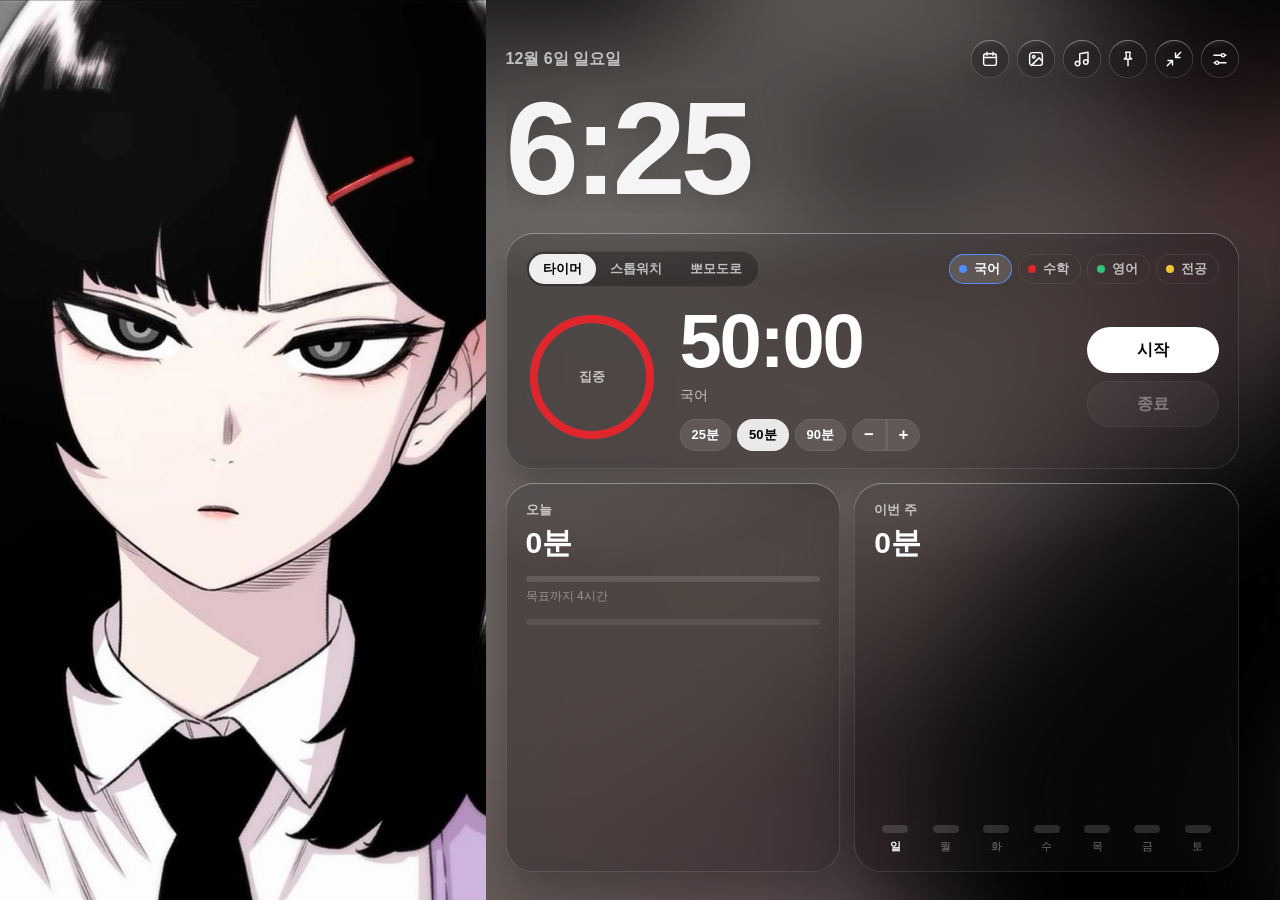
==== app/Resources/index.html @ e1a14f6f "v2.10: 설정에서 이번 주 막대 색 고르기(자동 + 기본 색 8개) Co-Authored-By: Claude Opus 5.5 <noreply@anthropic.com> Clau" ====
<!doctype html>
<html lang="ko">
<head>
<meta charset="utf-8">
<meta name="viewport" content="width=device-width, initial-scale=1">
<title>캐릭터 타이머</title>
<style>
  :root {
    --text: #ffffff;
    --dim: rgba(255, 255, 255, 0.68);
    --faint: rgba(255, 255, 255, 0.42);
    --line: rgba(255, 255, 255, 0.14);
    --glass: rgba(20, 20, 24, 0.36);
    --glass-hi: rgba(255, 255, 255, 0.10);
    --edge: rgba(255, 255, 255, 0.22);
    --pin: #e0262c;
    --tag: #f1c232;
    --font: -apple-system, BlinkMacSystemFont, "SF Pro Text", "Apple SD Gothic Neo", "Pretendard", "Malgun Gothic", sans-serif;
    --round: ui-rounded, "SF Pro Rounded", -apple-system, BlinkMacSystemFont, "Apple SD Gothic Neo", sans-serif;
    --art-w: clamp(320px, 38vw, 560px);
  }

  * { box-sizing: border-box; }
  html, body { margin: 0; height: 100%; }
  body {
    background: #000; color: var(--text);
    font-family: var(--font); font-size: 14px;
    overflow: hidden;
    -webkit-font-smoothing: antialiased;
    -webkit-user-select: none; user-select: none;
    cursor: default;
  }
  button { font: inherit; color: inherit; background: none; border: 0; padding: 0; cursor: pointer; }
  button:disabled { cursor: default; opacity: .38; }
  button:focus-visible, input:focus-visible, select:focus-visible { outline: 2px solid rgba(255,255,255,.9); outline-offset: 2px; }
  input, select { font: inherit; color: inherit; -webkit-user-select: text; user-select: text; }
  .num { font-variant-numeric: tabular-nums; }
  img { -webkit-user-drag: none; user-drag: none; }

  /* ───────── 배경 ───────── */
  .app { position: relative; height: 100vh; display: grid; grid-template-columns: var(--art-w) 1fr; }
  /* 흐린 배경은 창보다 크게 그리지만, 이 틀 밖으로는 절대 안 나가게(화면이 밀리는 원인이었어요) */
  .bg-clip { position: absolute; inset: 0; overflow: hidden; pointer-events: none; }
  .bg-blur, .bg-full, .bg-solid, .dim { position: absolute; inset: 0; pointer-events: none; }
  /* 배경 투명도: 오른쪽 배경 층들을 함께 투명하게 → Mac 앱에선 뒤의 바탕화면이 흐리게 비쳐요 */
  .bg-full, .bg-solid { opacity: var(--bg-alpha, 1); }
  .bg-solid { display: none; }
  .app.solid-bg .bg-solid { display: block; }
  html.native, html.native body { background: transparent; }
  .bg-blur {
    inset: -80px; background-size: cover; background-position: center;
    filter: blur(70px) saturate(1.4) brightness(.5); transform: scale(1.08); opacity: var(--bg-alpha, 1);
  }
  .bg-full { background-size: cover; background-position: center; display: none; }
  .app[data-layout="wide"] .bg-full { display: block; }
  .app[data-layout="wide"] .bg-full::after {
    content: ""; position: absolute; inset: 0;
    background: linear-gradient(to left, rgba(0,0,0,.55) 0%, rgba(0,0,0,.25) 45%, rgba(0,0,0,0) 70%);
  }
  .dim { background: #000; opacity: calc(var(--dim-amount, .15) * var(--bg-alpha, 1)); }
  .app.solid-bg .bg-blur { display: none; }
  .bg-colors { display: flex; flex-direction: column; gap: 12px; margin-top: 14px; }
  .bg-row { display: flex; align-items: center; gap: 8px; flex-wrap: wrap; }
  .bg-row > .hint:first-child { width: 92px; flex: none; }
  .bg-row .seg button { height: 28px; padding: 0 12px; }
  .bg-colors .swatch { width: 26px; height: 26px; }
  .bg-colors .swatch.bg-pick { width: 32px; height: 32px; }
  .swatch { width: 28px; height: 28px; border-radius: 50%; box-shadow: inset 0 0 0 1px rgba(255,255,255,.25); flex: none; position: relative; overflow: hidden; }
  .swatch[aria-pressed="true"] { box-shadow: 0 0 0 2px #fff; }
  .swatch.photo { background: linear-gradient(135deg, #8a6a5a, #3a3a52); }
  .swatch.custom { background: rgba(255,255,255,.12); display: grid; place-items: center; cursor: pointer; }
  .swatch.custom span svg { width: 12px; height: 12px; }
  .swatch.custom span { display: grid; place-items: center; pointer-events: none; }
  .swatch-wrap { position: relative; display: inline-flex; }
  .swatch-del { position: absolute; right: -5px; top: -5px; width: 16px; height: 16px; border-radius: 50%; background: rgba(0,0,0,.75); display: grid; place-items: center; opacity: 0; transition: opacity .15s; }
  .swatch-del svg { width: 7px; height: 7px; }
  .swatch-wrap:hover .swatch-del { opacity: 1; }
  .bar-swatches { display: flex; gap: 7px; flex-wrap: wrap; justify-content: flex-end; }
  .bar-swatches .swatch { width: 22px; height: 22px; }
  .swatch.auto { background: conic-gradient(#6c8cff, #34c27a, #f1c232, #ff8a3d, #ef4444, #9b6bff, #6c8cff); color: #fff; font-size: 10px; font-weight: 800; display: grid; place-items: center; text-shadow: 0 1px 2px rgba(0,0,0,.5); }
  .swatch.custom:disabled { opacity: .35; cursor: default; }
  .bg-pick.empty { background: conic-gradient(from 90deg, #ffd6e0, #fff1b8, #c8f2d8, #cfe8ff, #e5d9ff, #ffd6e0); }

  .art { position: relative; margin: 0; height: 100vh; overflow: hidden; }
  /* 사진과 오른쪽 화면을 깔끔하게 나눠요(흐리게 섞으면 밝은 사진에서 경계가 지저분해 보였어요) */
  .art img { width: 100%; height: 100%; object-fit: cover; display: block; }
  .app[data-layout="wide"] .art img { visibility: hidden; }
  /* 위치 맞추기: 사진을 끌어서 보이는 부분 정하기 */
  .app.adjusting .art { cursor: grab; }
  .app.adjusting .art.dragging { cursor: grabbing; }
  .app.adjusting .art::after { content: ""; position: absolute; inset: 10px; border-radius: 22px; box-shadow: inset 0 0 0 2px rgba(255,255,255,.75); pointer-events: none; }
  .adjust-bar {
    position: absolute; left: 50%; bottom: 28px; transform: translateX(-50%); z-index: 3;
    display: none; align-items: center; gap: 8px; padding: 8px 8px 8px 16px; border-radius: 999px; white-space: nowrap;
    background: rgba(20,20,24,.62); -webkit-backdrop-filter: blur(20px); backdrop-filter: blur(20px); box-shadow: inset 0 0 0 .5px rgba(255,255,255,.25);
    font-size: 13px; font-weight: 600; cursor: default;
  }
  .app.adjusting .adjust-bar { display: flex; animation: rise .25s ease; }
  .adjust-bar .done { background: #fff; color: #000; }

  /* ───────── 유리 ───────── */
  .glass {
    position: relative;
    background: var(--glass);
    -webkit-backdrop-filter: blur(28px) saturate(170%);
            backdrop-filter: blur(28px) saturate(170%);
    box-shadow:
      inset 0 1px 0 rgba(255,255,255,.28),
      inset 0 0 0 .5px var(--edge),
      0 18px 40px rgba(0,0,0,.28);
  }
  .glass::before {
    content: ""; position: absolute; inset: 0; border-radius: inherit; pointer-events: none;
    background: radial-gradient(140% 70% at 20% -20%, rgba(255,255,255,.16), rgba(255,255,255,0) 60%);
  }

  /* ───────── 오른쪽 본문 ───────── */
  .main {
    position: relative; z-index: 1;
    height: 100vh; overflow: hidden;
    padding: 40px clamp(24px, 3.2vw, 48px) 28px clamp(8px, 1.5vw, 24px);
    display: flex; flex-direction: column; gap: 14px;
    min-width: 0;
  }
  .top { display: flex; align-items: center; justify-content: space-between; gap: 12px; }
  .date { font-size: 16px; font-weight: 600; color: var(--dim); }
  .tools { display: flex; gap: 8px; }
  .tool {
    width: 38px; height: 38px; border-radius: 50%;
    display: grid; place-items: center;
    transition: background .2s;
  }
  .tool svg { width: 18px; height: 18px; position: relative; }
  .tool:hover { background: rgba(255,255,255,.08); }
  .tool[aria-pressed="true"] { background: rgba(255,255,255,.9); color: #000; }

  .clock {
    font-family: var(--round);
    font-size: clamp(64px, 15vh, 132px);
    font-weight: 700; line-height: .92; letter-spacing: -0.04em;
    color: rgba(255,255,255,.94);
    text-shadow: 0 2px 30px rgba(0,0,0,.25);
    margin: -4px 0 6px;
  }

  .card { border-radius: 28px; padding: 18px 20px; }

  /* 타이머 카드 */
  .timer { display: flex; flex-direction: column; gap: 16px; }
  .timer-head { display: flex; justify-content: space-between; align-items: center; gap: 12px; position: relative; }
  .timer-head .seg { flex: none; }

  .seg { display: inline-flex; padding: 3px; border-radius: 999px; background: rgba(0,0,0,.28); box-shadow: inset 0 0 0 .5px var(--line); }
  .seg button { height: 30px; padding: 0 14px; border-radius: 999px; font-size: 13px; font-weight: 600; color: var(--dim); transition: background .2s, color .2s; }
  .seg button[aria-selected="true"] { background: rgba(255,255,255,.92); color: #000; }

  /* 과목은 한 줄만. 넘치는 과목은 +N 버튼 → 펼친 목록에서 골라요 */
  .subjects { flex: 1; min-width: 0; display: flex; gap: 6px; flex-wrap: nowrap; justify-content: flex-start; overflow: hidden; }
  .subjects > :first-child { margin-left: auto; }   /* 오른쪽 정렬이되 넘칠 땐 오른쪽으로 넘쳐서 잴 수 있게 */
  .subjects .chip[hidden] { display: none; }
  .chip { flex: none; max-width: 150px; }
  .chip span { overflow: hidden; text-overflow: ellipsis; white-space: nowrap; }
  .chip.more { padding: 0 11px; color: var(--text); background: rgba(255,255,255,.1); }
  /* 과목 전체 목록: 맨 위 층(body 바로 아래)에 띄워서 다른 카드에 가려지지 않게 */
  .subj-menu {
    position: fixed; z-index: 25; width: 360px;
    display: flex; flex-wrap: wrap; gap: 6px; padding: 10px; border-radius: 20px; max-height: 220px; overflow-y: auto;
    background: rgba(24,24,28,.92); -webkit-backdrop-filter: blur(24px); backdrop-filter: blur(24px);
    box-shadow: 0 12px 40px rgba(0,0,0,.45), inset 0 0 0 .5px rgba(255,255,255,.2); animation: rise .18s ease;
  }
  .subj-menu[hidden] { display: none; }
  /* 색 고르기(피그마식): 채도·밝기 사각형 + 색상 막대 + HEX + 파스텔 · 최근 색 */
  .color-pop {
    position: fixed; z-index: 40; width: 244px; padding: 12px; border-radius: 14px;
    background: rgba(30,30,34,.97); -webkit-backdrop-filter: blur(28px); backdrop-filter: blur(28px); color: #f5f5f7;
    box-shadow: 0 14px 40px rgba(0,0,0,.5), inset 0 0 0 .5px rgba(255,255,255,.2); animation: rise .14s ease; user-select: none;
  }
  .color-pop[hidden] { display: none; }
  .pk-sv { position: relative; height: 150px; border-radius: 8px; cursor: crosshair; touch-action: none;
    background-image: linear-gradient(to top, #000, transparent), linear-gradient(to right, #fff, transparent); }
  .pk-hue { position: relative; height: 12px; margin-top: 12px; border-radius: 6px; cursor: pointer; touch-action: none;
    background: linear-gradient(to right, #f00, #ff0 17%, #0f0 33%, #0ff 50%, #00f 67%, #f0f 83%, #f00); }
  .pk-knob { position: absolute; width: 14px; height: 14px; margin: -7px 0 0 -7px; border-radius: 50%; pointer-events: none;
    box-shadow: 0 0 0 2px #fff, 0 0 0 3px rgba(0,0,0,.35), inset 0 0 0 1px rgba(0,0,0,.2); }
  .pk-hue .pk-knob { top: 50%; background: transparent; }
  .pk-row { display: flex; align-items: center; gap: 8px; margin-top: 12px; }
  .pk-prev { width: 26px; height: 26px; border-radius: 6px; flex: none; box-shadow: inset 0 0 0 1px rgba(255,255,255,.25); }
  .pk-hexbox { flex: 1; display: flex; align-items: center; height: 28px; padding: 0 8px; border-radius: 6px; background: rgba(255,255,255,.08);
    font: 500 12px ui-monospace, SFMono-Regular, Menlo, monospace; color: rgba(255,255,255,.5); }
  .pk-hexbox:focus-within { box-shadow: inset 0 0 0 1.5px #4f8cff; }
  .pk-hex { flex: 1; min-width: 0; background: none; border: 0; outline: 0; color: #fff; font: inherit; text-transform: uppercase; padding: 0 0 0 2px; }
  .pk-label { margin: 12px 0 6px; font-size: 11px; color: rgba(255,255,255,.55); }
  .pk-sw { display: grid; grid-template-columns: repeat(8, 1fr); gap: 6px; }
  .pk-sw button { aspect-ratio: 1; border-radius: 5px; padding: 0; box-shadow: inset 0 0 0 1px rgba(0,0,0,.12); transition: transform .1s; }
  .pk-sw button:hover { transform: scale(1.15); }
  .pk-saved { position: relative; display: flex; }
  .pk-saved button { width: 100%; }
  .pk-saved i { position: absolute; right: -4px; top: -4px; width: 13px; height: 13px; border-radius: 50%; background: rgba(0,0,0,.8); display: grid; place-items: center; opacity: 0; cursor: pointer; transition: opacity .12s; }
  .pk-saved i svg { width: 6px; height: 6px; color: #fff; }
  .pk-saved:hover i { opacity: 1; }
  .pk-sw .pk-add { aspect-ratio: 1; border-radius: 5px; padding: 0; display: grid; place-items: center; color: rgba(255,255,255,.8); box-shadow: inset 0 0 0 1.5px rgba(255,255,255,.3); }
  .pk-sw .pk-add svg { width: 11px; height: 11px; }
  .pk-sw .pk-add:hover { background: rgba(255,255,255,.1); }
  .pk-sw button[aria-pressed="true"] { box-shadow: 0 0 0 2px rgba(30,30,34,1), 0 0 0 3.5px #fff; }
  .swatch:not(.custom):hover { transform: scale(1.12); }
  .swatch { transition: transform .1s; }
  .swatch.custom input { position: absolute; inset: 0; opacity: 0; cursor: pointer; width: 100%; height: 100%; border: 0; padding: 0; }
  .subj-menu .chip { max-width: 100%; }
  .chip {
    height: 30px; padding: 0 12px 0 10px; border-radius: 999px;
    display: inline-flex; align-items: center; gap: 7px;
    font-size: 13px; font-weight: 600; color: var(--dim);
    box-shadow: inset 0 0 0 .5px var(--line);
    transition: background .2s, color .2s;
  }
  .chip i { width: 8px; height: 8px; border-radius: 50%; background: var(--c); }
  .chip[aria-pressed="true"] { background: rgba(255,255,255,.14); color: var(--text); box-shadow: inset 0 0 0 1px var(--c); }
  .chip:disabled { opacity: .3; }
  .chip:disabled[aria-pressed="true"] { opacity: 1; }

  .timer-body { display: grid; grid-template-columns: auto 1fr auto; gap: 22px; align-items: center; }
  .ring { position: relative; width: 132px; height: 132px; }
  .ring svg { width: 100%; height: 100%; transform: rotate(-90deg); }
  .ring .track { stroke: rgba(255,255,255,.12); }
  .ring .bar { stroke: var(--pin); stroke-linecap: round; transition: stroke-dashoffset .3s linear, stroke .3s; }
  .ring[data-phase="break"] .bar { stroke: rgba(255,255,255,.88); }
  .ring[data-phase="goal"] .bar { stroke: var(--tag); }
  .ring-label { position: absolute; inset: 0; display: grid; place-items: center; font-size: 13px; font-weight: 600; color: var(--dim); text-align: center; line-height: 1.3; }
  .ring.flash { animation: flash 1s ease 3; }
  @keyframes flash { 50% { transform: scale(1.06); filter: drop-shadow(0 0 18px rgba(224,38,44,.7)); } }

  .big { font-family: var(--round); font-size: clamp(48px, 8.5vh, 76px); font-weight: 600; line-height: 1; letter-spacing: -0.03em; }
  .status { margin-top: 8px; color: var(--dim); font-size: 14px; min-height: 20px; }
  .adjust { margin-top: 12px; display: flex; gap: 6px; align-items: center; flex-wrap: nowrap; min-height: 32px; white-space: nowrap; }
  .adjust > .soft { padding-left: 12px; padding-right: 12px; flex: none; }
  .adjust.locked { visibility: hidden; }
  /* −, + 는 항상 한 묶음으로 붙어 있게 */
  .adjust .stepper { display: inline-flex; gap: 0; flex: none; border-radius: 999px; overflow: hidden; }
  .adjust .stepper .soft { border-radius: 0; min-width: 34px; padding-left: 10px; padding-right: 10px; }
  .adjust .stepper .soft:first-child { border-radius: 999px 0 0 999px; }
  .adjust .stepper .soft:last-child { border-radius: 0 999px 999px 0; border-left: 1px solid rgba(255,255,255,.08); }
  .soft {
    height: 32px; min-width: 32px; padding: 0 12px; border-radius: 999px;
    font-size: 13px; font-weight: 600;
    background: rgba(255,255,255,.10); box-shadow: inset 0 0 0 .5px var(--line);
  }
  .soft[aria-pressed="true"] { background: rgba(255,255,255,.88); color: #000; }
  .soft:hover:not(:disabled):not([aria-pressed="true"]) { background: rgba(255,255,255,.16); }
  .hint { color: var(--faint); font-size: 13px; }
  .dots { display: inline-flex; gap: 6px; margin-right: 6px; }
  .dots i { width: 9px; height: 9px; border-radius: 50%; background: rgba(255,255,255,.18); }
  .dots i.on { background: var(--pin); }

  .actions { display: flex; flex-direction: column; gap: 8px; min-width: 132px; }
  .btn { height: 46px; border-radius: 23px; font-size: 16px; font-weight: 600; background: rgba(255,255,255,.12); box-shadow: inset 0 0 0 .5px var(--edge); transition: transform .12s, background .2s; }
  .btn:active:not(:disabled) { transform: scale(.97); }
  .btn.primary { background: #fff; color: #000; box-shadow: none; }
  .btn.primary.running { background: rgba(255,255,255,.82); }

  /* 통계 카드 */
  .stats { display: grid; grid-template-columns: 1fr 1.15fr; gap: 14px; flex: 1; min-height: 0; }
  .stats .card { display: flex; flex-direction: column; min-height: 0; }
  .card h3 { margin: 0; font-size: 13px; font-weight: 600; color: var(--dim); }
  .stat-val { font-family: var(--round); font-size: 30px; font-weight: 600; margin-top: 4px; letter-spacing: -0.01em; }
  .meter { height: 6px; border-radius: 3px; background: rgba(255,255,255,.12); margin-top: 12px; overflow: hidden; }
  .meter > i { display: block; height: 100%; background: var(--pin); border-radius: 3px; transition: width .4s; }
  .meter.met > i { background: var(--tag); }
  .meter-cap { margin-top: 6px; font-size: 12px; color: var(--faint); }
  .stack { display: flex; height: 6px; border-radius: 3px; overflow: hidden; margin-top: 14px; background: rgba(255,255,255,.08); }
  .stack i { height: 100%; }
  .legend { margin-top: 8px; display: flex; flex-wrap: wrap; gap: 4px 12px; font-size: 12px; color: var(--dim); }
  .legend span { display: inline-flex; align-items: center; gap: 5px; }
  .legend b { width: 7px; height: 7px; border-radius: 50%; }

  .week-head { display: flex; justify-content: space-between; align-items: baseline; }
  .streak { font-size: 12px; color: var(--dim); }
  /* 이번 주: 처음 모양 그대로, 막대는 모두 같은 색(배경 색에 맞춰 자동) */
  .bars { flex: 1; display: grid; grid-template-columns: repeat(7, 1fr); gap: 8px; align-items: end; margin-top: 10px; min-height: 60px; }
  .bar-col { display: flex; flex-direction: column; align-items: center; gap: 6px; height: 100%; justify-content: flex-end; }
  .bar-col .b { width: 100%; max-width: 26px; border-radius: 6px; min-height: 3px; transition: height .4s;
    background: var(--bar, #6c8cff); }
  .bar-col.empty .b { background: rgba(255,255,255,.14); }
  .bar-col span { font-size: 11px; color: var(--faint); }
  .bar-col.today span { color: var(--text); font-weight: 700; }

  /* ───────── 시트(달력·배경·설정) ───────── */
  .sheet-wrap { position: fixed; inset: 0; z-index: 10; display: grid; place-items: center; background: rgba(0,0,0,.35); }
  .sheet-wrap[hidden] { display: none; }
  .sheet {
    width: min(1000px, calc(100vw - 64px)); max-height: calc(100vh - 72px);
    border-radius: 32px; display: flex; flex-direction: column; overflow: hidden;
    background: rgba(22, 22, 26, .62);
    animation: rise .22s ease;
  }
  @keyframes rise { from { transform: translateY(10px) scale(.985); opacity: 0; } }
  .sheet-head { display: flex; align-items: center; justify-content: space-between; padding: 20px 22px 6px 26px; position: relative; }
  .sheet-head h2 { margin: 0; font-size: 20px; font-weight: 700; }
  .sheet-body { padding: 10px 26px 26px; overflow: auto; position: relative; }
  .close { width: 32px; height: 32px; border-radius: 50%; background: rgba(255,255,255,.1); display: grid; place-items: center; }
  .close svg { width: 14px; height: 14px; }

  /* 달력 */
  .cal { display: grid; grid-template-columns: 1.35fr 1fr; gap: 24px; }
  .cal-nav { display: flex; align-items: center; gap: 10px; margin-bottom: 12px; }
  .cal-nav h3 { margin: 0; font-size: 17px; font-weight: 700; min-width: 120px; }
  .cal-nav .soft { width: 32px; padding: 0; }
  .cal-nav .soft.text { width: auto; padding: 0 12px; }
  .month-sum { display: grid; grid-template-columns: repeat(4, 1fr); gap: 8px; margin-bottom: 14px; }
  .month-sum div { padding: 10px 12px; border-radius: 16px; background: rgba(255,255,255,.06); }
  .month-sum small { display: block; font-size: 11px; color: var(--faint); }
  .month-sum b { font-size: 15px; font-weight: 600; }
  .grid { display: grid; grid-template-columns: repeat(7, 1fr); gap: 5px; }
  .grid.wds { margin-bottom: 4px; }
  /* 달력 창은 주가 5줄이든 6줄이든 크기가 같아요. 넘치는 줄은 달력 안에서만 스크롤 */
  .sheet.cal-sheet { height: min(600px, calc(100vh - 72px)); }
  .sheet.cal-sheet .sheet-body { flex: 1; min-height: 0; overflow: hidden; display: flex; }
  .cal-sheet .cal { flex: 1; min-height: 0; }
  .cal-sheet .cal > div:first-child { display: flex; flex-direction: column; min-height: 0; }
  .cal-sheet .grid-scroll { flex: 1; min-height: 0; overflow-y: auto; overscroll-behavior: contain; border-radius: 12px; }
  .cal-sheet .day { aspect-ratio: auto; height: 62px; }
  .cal-sheet .detail { min-height: 0; overflow-y: auto; }
  .grid .wd { text-align: center; font-size: 11px; color: var(--faint); padding-bottom: 4px; }
  .grid .wd:first-child { color: rgba(255,120,120,.7); }
  .day {
    position: relative; aspect-ratio: 1 / .86; border-radius: 12px; padding: 6px 7px;
    display: flex; flex-direction: column; justify-content: space-between; align-items: flex-start;
    background: rgba(224, 38, 44, var(--heat, 0)); box-shadow: inset 0 0 0 .5px rgba(255,255,255,.06);
    text-align: left;
  }
  .day.empty { background: rgba(255,255,255,.03); }
  .day.out { opacity: .28; }
  .day .d { font-size: 12px; font-weight: 600; }
  .day .t { font-size: 11px; color: rgba(255,255,255,.85); }
  .day.today .d { background: #fff; color: #000; border-radius: 999px; padding: 0 6px; margin-left: -3px; }
  .day.sel { box-shadow: inset 0 0 0 2px #fff; }
  .day.met::after { content: ""; position: absolute; top: 8px; right: 8px; width: 6px; height: 6px; border-radius: 50%; background: var(--tag); }

  .detail { display: flex; flex-direction: column; gap: 12px; min-width: 0; }
  .detail h3 { margin: 0; font-size: 17px; font-weight: 700; }
  .detail .total { font-family: var(--round); font-size: 34px; font-weight: 600; }
  .list { display: flex; flex-direction: column; gap: 4px; max-height: 300px; overflow: auto; }
  .row {
    display: grid; grid-template-columns: 104px 1fr auto 28px; gap: 10px; align-items: center;
    padding: 8px 10px; border-radius: 12px; background: rgba(255,255,255,.05); font-size: 13px;
  }
  .row .sub { display: inline-flex; align-items: center; gap: 6px; min-width: 0; overflow: hidden; white-space: nowrap; text-overflow: ellipsis; }
  .row .sub i { width: 7px; height: 7px; border-radius: 50%; flex: none; }
  .row .x { width: 26px; height: 26px; border-radius: 50%; display: grid; place-items: center; color: var(--faint); }
  .row .x:hover { background: rgba(255,255,255,.1); color: #fff; }
  .row.confirm { grid-template-columns: 1fr auto auto; background: rgba(224,38,44,.18); }
  .danger { color: #ff6b6b; }
  .empty-note { color: var(--faint); font-size: 13px; padding: 10px 0; }
  .add { display: grid; grid-template-columns: 1fr 92px 78px auto; gap: 6px; align-items: center; padding-top: 10px; border-top: .5px solid var(--line); }
  .field {
    height: 34px; border-radius: 10px; border: 0; padding: 0 10px;
    background: rgba(255,255,255,.09); box-shadow: inset 0 0 0 .5px var(--line);
    min-width: 0;
  }
  select.field { -webkit-appearance: none; appearance: none; padding-right: 22px;
    background-image: linear-gradient(45deg, transparent 50%, #fff 50%), linear-gradient(135deg, #fff 50%, transparent 50%);
    background-position: calc(100% - 13px) 15px, calc(100% - 9px) 15px; background-size: 4px 4px; background-repeat: no-repeat; }
  select.field option { color: #000; }
  .unit { display: flex; align-items: center; gap: 4px; }
  .unit .field { width: 100%; text-align: right; }

  /* 배경 */
  .walls { display: grid; grid-template-columns: repeat(auto-fill, minmax(150px, 1fr)); gap: 12px; }
  .wall { position: relative; aspect-ratio: 16 / 10; border-radius: 16px; overflow: hidden; background: rgba(255,255,255,.06) center / cover no-repeat; box-shadow: inset 0 0 0 .5px var(--line); }
  .wall.sel { box-shadow: 0 0 0 3px #fff; }
  .wall .del { position: absolute; top: 6px; right: 6px; width: 26px; height: 26px; border-radius: 50%; background: rgba(0,0,0,.55); display: grid; place-items: center; }
  .wall .del svg { width: 11px; height: 11px; }
  .wall.add-tile { display: grid; place-items: center; color: var(--dim); font-weight: 600; border: 1.5px dashed rgba(255,255,255,.28); box-shadow: none; }
  .wall.add-tile span { display: grid; justify-items: center; gap: 6px; }
  .wall.add-tile svg { width: 22px; height: 22px; }
  .slider-row { display: flex; align-items: center; gap: 14px; margin-top: 18px; }
  input[type=range] { flex: 1; accent-color: #fff; }

  /* 설정 */
  .settings { display: grid; grid-template-columns: 1fr 1fr; gap: 18px 28px; }
  .group h3 { margin: 0 0 8px; font-size: 13px; color: var(--dim); font-weight: 600; }
  .set-row { display: flex; align-items: center; justify-content: space-between; gap: 10px; padding: 10px 14px; border-radius: 14px; background: rgba(255,255,255,.05); margin-bottom: 6px; }
  .stepper { display: inline-flex; align-items: center; gap: 8px; }
  .stepper b { min-width: 74px; text-align: center; font-weight: 600; }
  .stepper .soft { width: 32px; padding: 0; font-size: 17px; }
  .switch { width: 46px; height: 28px; border-radius: 14px; background: rgba(255,255,255,.18); position: relative; transition: background .2s; }
  .switch::after { content: ""; position: absolute; top: 3px; left: 3px; width: 22px; height: 22px; border-radius: 50%; background: #fff; transition: transform .2s; box-shadow: 0 1px 3px rgba(0,0,0,.3); }
  .switch[aria-checked="true"] { background: #34c27a; }
  .switch[aria-checked="true"]::after { transform: translateX(18px); }
  .subj-row { display: grid; grid-template-columns: 28px 1fr 28px; gap: 8px; align-items: center; margin-bottom: 6px; }
  .subj-color { position: relative; width: 22px; height: 22px; border-radius: 50%; background: var(--c); box-shadow: inset 0 0 0 2px rgba(0,0,0,.25), 0 0 0 1px rgba(255,255,255,.18); cursor: pointer; justify-self: center; transition: transform .12s; }
  .subj-color:hover { transform: scale(1.12); }
  .subj-add { display: grid; grid-template-columns: 1fr auto; gap: 8px; margin-top: 4px; }
  .snd-pick { display: inline-flex; gap: 6px; align-items: center; }
  .snd-pick select.field { width: 190px; }
  .play { width: 32px; height: 32px; padding: 0; display: grid; place-items: center; }
  .play svg { width: 12px; height: 12px; }
  .play[aria-pressed="true"] { background: var(--pin); color: #fff; }
  .songs { display: flex; flex-direction: column; gap: 6px; margin-bottom: 8px; }
  .song { display: grid; grid-template-columns: 1fr auto auto 28px; gap: 8px; align-items: center; padding: 8px 10px 8px 14px; border-radius: 14px; background: rgba(255,255,255,.05); }
  .song .name { min-width: 0; overflow: hidden; white-space: nowrap; text-overflow: ellipsis; font-weight: 600; }
  .song .name small { display: block; font-weight: 400; color: var(--faint); font-size: 11px; margin-top: 2px; }
  .song .stepper b { min-width: 52px; font-size: 13px; }
  .song .stepper .soft { width: 28px; height: 28px; min-width: 28px; font-size: 15px; }
  .range-row input[type=range] { width: 170px; flex: none; }

  /* 알람 목록 */
  .alarm-top { display: flex; align-items: center; gap: 14px; flex-wrap: wrap; margin-bottom: 14px; }
  .alarm-top .hint { margin: 0; }
  .alarm-add { display: grid; grid-template-columns: 1.6fr 1fr 84px auto auto; gap: 8px; align-items: center; }
  .alarm-add .field { height: 38px; }
  .alarm-add { margin-bottom: 12px; }
  .search { width: 100%; height: 38px; margin-bottom: 10px; padding-left: 36px !important;
    background-image: url("data:image/svg+xml,%3Csvg xmlns='http://www.w3.org/2000/svg' viewBox='0 0 24 24' fill='none' stroke='white' stroke-opacity='.5' stroke-width='2' stroke-linecap='round'%3E%3Ccircle cx='11' cy='11' r='7'/%3E%3Cpath d='M20 20l-4-4'/%3E%3C/svg%3E");
    background-repeat: no-repeat; background-position: 12px center; background-size: 16px; }
  .alarm-list { display: flex; flex-direction: column; gap: 6px; }
  .alarm { display: grid; grid-template-columns: 26px 72px 1fr auto auto auto 28px; gap: 12px; align-items: center; padding: 8px 10px; border-radius: 16px; background: rgba(255,255,255,.05); }
  .alarm.single { grid-template-columns: 72px 1fr auto auto auto 28px; }
  .alarm.picked { box-shadow: inset 0 0 0 1.5px var(--pin); background: rgba(224,38,44,.10); }
  .alarm .thumb { width: 72px; height: 40px; border-radius: 8px; object-fit: cover; background: rgba(255,255,255,.08); display: grid; place-items: center; color: var(--dim); }
  .alarm .thumb svg { width: 18px; height: 18px; }
  .alarm .meta { min-width: 0; }
  .alarm .meta input { width: 100%; height: 28px; border: 0; background: transparent; padding: 0 4px; margin-left: -4px; border-radius: 6px; font-weight: 600; font-size: 14px; }
  .alarm .meta input:focus { background: rgba(255,255,255,.1); outline: none; }
  .alarm .meta small { display: block; color: var(--faint); font-size: 11px; margin-top: 1px; padding-left: 0; }
  .alarm .stepper b { min-width: 48px; font-size: 13px; }
  .alarm .stepper .soft { width: 28px; height: 28px; min-width: 28px; font-size: 15px; }
  .alarm { grid-template-columns: 26px 72px 1fr auto auto auto 28px; }
  .chip-time { min-width: 64px; font-variant-numeric: tabular-nums; }
  .chip-time[aria-pressed="true"] { background: #fff; color: #000; }
  .editor {
    display: grid; grid-template-columns: auto 1fr auto auto auto auto; gap: 10px; align-items: center;
    margin: -2px 0 4px; padding: 12px 14px; border-radius: 16px; background: rgba(255,255,255,.08);
    animation: rise .18s ease;
  }
  .play.big { width: 40px; height: 40px; border-radius: 50%; }
  .play.big svg { width: 14px; height: 14px; }
  .etime { font-size: 12px; color: var(--dim); min-width: 84px; text-align: right; }
  .btn.sm { height: 34px; padding: 0 14px; font-size: 13px; border-radius: 17px; }
  .check { width: 22px; height: 22px; accent-color: var(--pin); cursor: pointer; }

  /* ───────── 알람 창 ───────── */
  .sheet-head { gap: 12px; }
  .sheet-extra { margin-left: auto; }
  .sheet-extra:empty { display: none; }
  .paste {
    display: flex; align-items: center; gap: 8px;
    height: 52px; padding: 0 8px 0 16px; border-radius: 26px;
    background: rgba(255,255,255,.07); box-shadow: inset 0 0 0 .5px var(--line);
    transition: box-shadow .2s, background .2s;
  }
  .paste:focus-within { background: rgba(255,255,255,.1); box-shadow: inset 0 0 0 1px rgba(255,255,255,.45); }
  .paste-ic { width: 18px; height: 18px; color: var(--faint); flex: none; }
  .paste-ic svg { width: 100%; height: 100%; }
  .paste input { flex: 1; min-width: 0; height: 100%; border: 0; background: transparent; font-size: 15px; outline: none; }
  .paste input::placeholder { color: var(--faint); }
  .paste .soft { height: 36px; padding: 0 16px; }
  .paste-sep { width: 1px; height: 22px; background: var(--line); }
  .tiles-head { display: flex; align-items: center; gap: 12px; justify-content: space-between; margin: 18px 2px 10px; min-height: 20px; }
  .tiles-head .search { width: 220px; margin: 0; height: 34px; }
  .tiles-head .vol { display: inline-flex; align-items: center; gap: 8px; margin-left: auto; color: var(--dim); }
  .tiles-head .vol svg { width: 16px; height: 16px; }
  .tiles-head .vol input { width: 140px; accent-color: #fff; }
  .tiles { display: grid; grid-template-columns: repeat(auto-fill, minmax(168px, 1fr)); gap: 14px; }
  #musicList { grid-template-columns: repeat(3, 1fr); }
  #musicList .thumb { aspect-ratio: 5 / 2; }
  .tiles.small { grid-template-columns: repeat(auto-fill, minmax(118px, 1fr)); gap: 10px; }
  .tiles.small .thumb { aspect-ratio: 2 / 1; }
  .tiles.small .t-title { font-size: 13px; }
  .song-results { display: grid; gap: 6px; margin-top: 10px; max-height: 300px; overflow: auto; }
  .song-results:empty { display: none; }
  .song-msg, .song-credit { padding: 8px 4px; font-size: 12px; }
  .song-row { display: grid; grid-template-columns: 48px 1fr auto; gap: 12px; align-items: center; padding: 6px 8px 6px 6px; border-radius: 14px; background: rgba(255,255,255,.04); }
  .song-row.on { background: rgba(224,38,44,.14); }
  .song-art { position: relative; width: 48px; height: 48px; border-radius: 10px; overflow: hidden; background: rgba(255,255,255,.08); }
  .song-art img { width: 100%; height: 100%; object-fit: cover; display: block; }
  .song-art span { position: absolute; inset: 0; display: grid; place-items: center; background: rgba(0,0,0,.35); opacity: 0; transition: opacity .15s; }
  .song-art span svg { width: 14px; height: 14px; }
  .song-row:hover .song-art span, .song-row.on .song-art span { opacity: 1; }
  .song-text { min-width: 0; }
  .song-title { font-size: 14px; font-weight: 600; white-space: nowrap; overflow: hidden; text-overflow: ellipsis; }
  .song-text .hint { font-size: 12px; white-space: nowrap; overflow: hidden; text-overflow: ellipsis; }
  .snd-group { margin: 18px 4px 10px; font-size: 12px; font-weight: 700; letter-spacing: .02em; color: var(--dim); }
  .tiles-head + .snd-group { margin-top: 4px; }
  .tile {
    position: relative; padding: 8px 8px 12px; border-radius: 20px; cursor: pointer;
    background: rgba(255,255,255,.04);
    transition: background .2s, transform .15s, box-shadow .2s;
    outline: none;
  }
  .tile:hover { background: rgba(255,255,255,.08); }
  .tile:active { transform: scale(.985); }
  .tile:focus-visible { box-shadow: 0 0 0 2px rgba(255,255,255,.8); }
  .tile.sel { background: rgba(224,38,44,.12); box-shadow: inset 0 0 0 1.5px var(--pin); }
  .thumb { position: relative; aspect-ratio: 16 / 9; border-radius: 13px; overflow: hidden; background: rgba(255,255,255,.06); }
  .thumb img { width: 100%; height: 100%; object-fit: cover; display: block; }
  .art-ph {
    position: absolute; inset: 0; display: grid; place-items: center; color: rgba(255,255,255,.85);
    background: linear-gradient(135deg, hsl(var(--h, 0) 55% 42%), hsl(calc(var(--h, 0) + 40) 60% 22%));
  }
  .art-ph.sys { background: linear-gradient(135deg, #3a3a42, #1d1d22); }
  .art-ph svg { width: 26px; height: 26px; }
  .t-play, .t-del, .t-check { position: absolute; display: grid; place-items: center; border-radius: 50%; transition: opacity .18s, transform .18s; }
  .t-play {
    left: 50%; top: 50%; width: 42px; height: 42px; margin: -21px 0 0 -21px;
    background: rgba(0,0,0,.45); -webkit-backdrop-filter: blur(12px); backdrop-filter: blur(12px);
    box-shadow: inset 0 0 0 .5px rgba(255,255,255,.35); opacity: 0; transform: scale(.9);
  }
  .t-play svg { width: 14px; height: 14px; }
  .t-del { right: 6px; top: 6px; width: 24px; height: 24px; background: rgba(0,0,0,.55); opacity: 0; }
  .t-del svg { width: 10px; height: 10px; }
  .tile:hover .t-play, .tile.on .t-play, .t-play:focus-visible { opacity: 1; transform: scale(1); }
  .tile:hover .t-del, .t-del:focus-visible { opacity: 1; }
  .tile.on .t-play { background: var(--pin); box-shadow: none; }
  .t-check { left: 6px; top: 6px; width: 22px; height: 22px; background: var(--pin); color: #fff; opacity: 0; transform: scale(.6); }
  .t-check svg { width: 12px; height: 12px; }
  .tile.sel .t-check { opacity: 1; transform: scale(1); }
  .t-title { margin: 10px 4px 0; font-size: 13px; font-weight: 600; line-height: 1.35; display: -webkit-box; -webkit-line-clamp: 2; -webkit-box-orient: vertical; overflow: hidden; min-height: 2.7em; }
  .t-rename { width: 100%; font: inherit; border: 0; border-radius: 6px; padding: 2px 4px; background: rgba(255,255,255,.14); color: #fff; outline: none; }
  .t-meta { margin: 4px 4px 0; font-size: 11px; color: var(--faint); }

  /* ───────── 검정 글씨 모드 (밝은 배경색용) — 시트·알림 창은 원래대로 ───────── */
  .app.ink-dark .main, .app.ink-dark .mini {
    --text: #111114; --dim: rgba(0,0,0,.62); --faint: rgba(0,0,0,.44); --line: rgba(0,0,0,.12);
    --glass: rgba(255,255,255,.42); --edge: rgba(0,0,0,.10);
    color: var(--text);
  }
  .app.ink-dark .clock { color: rgba(0,0,0,.86); }
  .app.ink-dark .glass { box-shadow: inset 0 1px 0 rgba(255,255,255,.7), inset 0 0 0 .5px var(--edge), 0 14px 34px rgba(0,0,0,.12); }
  .app.ink-dark .seg { background: rgba(0,0,0,.07); }
  .app.ink-dark .soft, .app.ink-dark .chip.more, .app.ink-dark .btn { background: rgba(0,0,0,.06); }
  .app.ink-dark .tool:hover, .app.ink-dark .soft:hover:not(:disabled):not([aria-pressed="true"]) { background: rgba(0,0,0,.1); }
  .app.ink-dark .tool[aria-pressed="true"], .app.ink-dark .seg button[aria-selected="true"],
  .app.ink-dark .soft[aria-pressed="true"], .app.ink-dark .btn.primary, .app.ink-dark .mini-go { background: #111114; color: #fff; }
  .app.ink-dark .btn.primary.running { background: rgba(17,17,20,.82); }
  .app.ink-dark .chip[aria-pressed="true"] { background: rgba(255,255,255,.62); }
  .app.ink-dark .adjust .stepper .soft:last-child { border-left-color: rgba(0,0,0,.08); }
  .app.ink-dark .ring .track { stroke: rgba(0,0,0,.12); }
  .app.ink-dark .ring[data-phase="break"] .bar { stroke: rgba(0,0,0,.72); }
  .app.ink-dark .dots i, .app.ink-dark .meter, .app.ink-dark .mini-bar { background: rgba(0,0,0,.12); }
  .app.ink-dark .stack { background: rgba(0,0,0,.08); }
  .app.ink-dark .bar-col.empty .b { background: rgba(0,0,0,.12); }
  .app.ink-dark .mini-bar.break i { background: rgba(0,0,0,.7); }

  /* ───────── 간소화 ───────── */
  .mini { display: none; }
  /* 간소화 창도 큰 창과 같은 배경(사진 흐림 또는 고른 색 · 밝기 · 투명도)을 그대로 써요 */
  .app.compact > :not(.mini):not(.toast):not(.alert):not(.bg-clip):not(.bg-solid):not(.dim) { display: none !important; }
  .app.compact { grid-template-columns: 1fr; }
  .app.compact .mini {
    display: grid; grid-template-columns: auto 1fr; height: 100vh; width: 100vw; position: relative; z-index: 1;
    animation: miniIn .45s cubic-bezier(.16,.84,.24,1);
  }
  @keyframes miniIn { from { opacity: 0; transform: scale(1.03); } }
  .mini-art { height: 100vh; aspect-ratio: 1 / 1; overflow: hidden; }
  .mini-art img { width: 100%; height: 100%; object-fit: cover; display: block; transform: translateZ(0); }   /* 큰 창처럼 깔끔하게 나눠요 */
  .mini-body { padding-left: 16px !important; }
  .mini-body { min-width: 0; display: flex; flex-direction: column; justify-content: center; padding: 14px 16px 14px 4px; }
  .mini-sub { display: flex; align-items: center; gap: 8px; font-size: 12px; font-weight: 600; color: var(--dim); white-space: nowrap; overflow: hidden; }
  .mini-sub > span:last-child { overflow: hidden; text-overflow: ellipsis; }
  .mini-mode { flex: none; padding: 2px 8px; border-radius: 999px; font-size: 11px; font-weight: 700; color: #fff; background: rgba(224,38,44,.85); }
  .mini-mode.break { background: rgba(255,255,255,.22); }
  .app.compact .toast { bottom: auto; top: 8px; transform: translate(-50%, -8px); font-size: 12px; padding: 6px 14px; }
  .app.compact .toast.show { transform: translate(-50%, 0); }
  .mini-time { font-family: var(--round); font-size: 44px; font-weight: 600; letter-spacing: -0.03em; line-height: 1.05; margin-top: 2px; }
  .mini-bar { height: 4px; border-radius: 2px; background: rgba(255,255,255,.14); margin: 8px 0 12px; overflow: hidden; }
  .mini-bar i { display: block; height: 100%; width: 0; background: var(--pin); border-radius: 2px; transition: width .3s linear; }
  .mini-bar.break i { background: rgba(255,255,255,.85); }
  .mini-bar.goal i { background: var(--tag); }
  .mini-actions { display: flex; align-items: center; gap: 8px; }
  .mini-spacer { flex: 1; }
  .mini-go { width: 40px; height: 40px; border-radius: 50%; background: #fff; color: #000; display: grid; place-items: center; transition: transform .12s; }
  .mini-go:active { transform: scale(.94); }
  .mini-go svg { width: 14px; height: 14px; }
  .mini .tool { width: 34px; height: 34px; }
  .mini .tool svg { width: 16px; height: 16px; }

  /* 브라우저에서 열었을 때 쓰는 알림 창 (앱에서는 Mac 알림 창이 대신 떠요) */
  .alert {
    position: fixed; top: 16px; left: 50%; z-index: 30; transform: translateX(-50%);
    width: min(540px, calc(100vw - 32px)); border-radius: 30px; padding: 22px;
    display: grid; grid-template-columns: 124px 1fr; gap: 22px; align-items: center;
    background: rgba(28, 28, 32, .72);
    animation: drop .28s ease;
  }
  .alert[hidden] { display: none; }
  @keyframes drop { from { transform: translate(-50%, -20px); opacity: 0; } }
  .alert img { width: 124px; height: 124px; border-radius: 24px; object-fit: cover; }
  .alert h2 { margin: 0; font-size: 26px; font-weight: 700; display: flex; align-items: center; gap: 10px; }
  .alert h2::before { content: ""; width: 8px; height: 8px; border-radius: 50%; background: var(--pin); }
  .alert p { margin: 6px 0 14px; color: var(--dim); font-size: 14px; line-height: 1.45; white-space: pre-line; }
  .alert .row-btns { display: flex; gap: 8px; }
  .alert .btn { height: 36px; padding: 0 18px; font-size: 14px; border-radius: 18px; }

  /* 토스트 */
  .toast {
    position: fixed; left: 50%; bottom: 26px; z-index: 20;
    transform: translate(-50%, 16px); opacity: 0;
    padding: 10px 18px; border-radius: 999px; font-size: 13px; font-weight: 600;
    transition: opacity .25s, transform .25s; pointer-events: none;
  }
  .toast.show { opacity: 1; transform: translate(-50%, 0); }

  @media (max-width: 980px) {
    .app { --art-w: 34% !important; }
    .timer-body { grid-template-columns: auto 1fr; }
    .actions { grid-column: 1 / -1; flex-direction: row; }
    .actions .btn { flex: 1; }
    .cal, .settings { grid-template-columns: 1fr; }
  }
  @media (max-height: 780px) {
    .main { padding-top: 34px; gap: 12px; }
    .clock { font-size: clamp(56px, 12.5vh, 110px); }
    .ring { width: 116px; height: 116px; }
    .card { padding: 16px 18px; }
    .stat-val { font-size: 26px; }
    .stats .bars { min-height: 40px; }
  }
  /* ───────── 켜질 때: 캐릭터가 초점을 잡으며 들어오고, 시계가 올라오고, 유리 카드가 맺혀요 ───────── */
  .clock-wrap { overflow: hidden; margin: -4px 0 6px; padding-bottom: 4px; }
  .clock-wrap .clock { margin: 0; }
  .app.booting .bg-blur { transition: opacity 1.2s ease; }
  .app.booting .dim { transition: opacity 1.2s ease; }
  .app.booting .art img { transition: opacity 1s ease, transform 1.8s cubic-bezier(.16,.84,.24,1), filter 1.3s ease; }
  .app.booting .date, .app.booting .tools { transition: opacity .7s ease .55s, transform .9s cubic-bezier(.16,.84,.24,1) .55s; }
  .app.booting .clock { transition: transform 1s cubic-bezier(.16,.84,.24,1) .35s; }
  .app.booting .timer, .app.booting .stats > .card {
    transition: opacity .8s ease, transform 1s cubic-bezier(.16,.84,.24,1), filter .9s ease;
  }
  .app.booting .timer { transition-delay: .6s; }
  .app.booting .stats > .card:nth-child(1) { transition-delay: .74s; }
  .app.booting .stats > .card:nth-child(2) { transition-delay: .84s; }
  .app.booting .ring .bar { transition: stroke-dashoffset 1.4s cubic-bezier(.16,.84,.24,1) 1s; }
  .app.boot .bg-blur { opacity: 0; }
  .app.boot .dim { opacity: 1; }
  .app.boot .art img { opacity: 0; transform: translateX(-36px) scale(1.08); filter: blur(18px) brightness(.55); }
  .app.boot .date, .app.boot .tools { opacity: 0; transform: translateY(-10px); }
  .app.boot .clock { transform: translateY(108%); }
  .app.boot .timer, .app.boot .stats > .card { opacity: 0; transform: translateY(26px) scale(.965); filter: blur(10px); }

  @media (prefers-reduced-motion: reduce) {
    *, *::before, *::after { animation: none !important; transition: none !important; }
  }
</style>
</head>
<body>
<div class="app boot booting" id="app" data-layout="tall">
  <div class="bg-clip"><div class="bg-blur" id="bgBlur"></div></div>
  <div class="bg-full" id="bgFull"></div>
  <div class="bg-solid" id="bgSolid"></div>
  <div class="dim" id="dim"></div>

  <figure class="art"><img id="artImg" alt="" draggable="false">
    <div class="adjust-bar" id="adjustBar">
      <span>끌어서 위치 맞추기</span>
      <button class="soft" id="adjustReset">처음대로</button>
      <button class="soft done" id="adjustDone">완료</button>
    </div>
  </figure>

  <main class="main">
    <header class="top">
      <div class="date" id="date"></div>
      <nav class="tools">
        <button class="tool glass" id="openCalendar" title="달력" aria-label="달력">
          <svg viewBox="0 0 24 24" fill="none" stroke="currentColor" stroke-width="1.9" stroke-linecap="round" stroke-linejoin="round"><rect x="3.5" y="5" width="17" height="15.5" rx="3"/><path d="M3.5 10h17M8 3v4M16 3v4"/></svg>
        </button>
        <button class="tool glass" id="openWalls" title="배경" aria-label="배경">
          <svg viewBox="0 0 24 24" fill="none" stroke="currentColor" stroke-width="1.9" stroke-linecap="round" stroke-linejoin="round"><rect x="3.5" y="3.5" width="17" height="17" rx="3.5"/><circle cx="9" cy="9" r="1.7"/><path d="M20.5 15l-4.5-4.5L6 20.5"/></svg>
        </button>
        <button class="tool glass" id="openAlarms" title="알람" aria-label="알람">
          <svg viewBox="0 0 24 24" fill="none" stroke="currentColor" stroke-width="1.9" stroke-linecap="round" stroke-linejoin="round"><path d="M9 18V5l11-2v13"/><circle cx="6" cy="18" r="3"/><circle cx="17" cy="16" r="3"/></svg>
        </button>
        <button class="tool glass" id="pinTop" title="항상 위에 띄우기" aria-label="항상 위에 띄우기" aria-pressed="false">
          <svg viewBox="0 0 24 24" fill="none" stroke="currentColor" stroke-width="1.9" stroke-linecap="round" stroke-linejoin="round"><path d="M9 3h6l-1 6 3 3H7l3-3-1-6zM12 12v9"/></svg>
        </button>
        <button class="tool glass" id="toCompact" title="간소화" aria-label="간소화">
          <svg viewBox="0 0 24 24" fill="none" stroke="currentColor" stroke-width="1.9" stroke-linecap="round" stroke-linejoin="round"><path d="M4 14h6v6M20 10h-6V4M14 10l7-7M3 21l7-7"/></svg>
        </button>
        <button class="tool glass" id="openSettings" title="설정" aria-label="설정">
          <svg viewBox="0 0 24 24" fill="none" stroke="currentColor" stroke-width="1.9" stroke-linecap="round" stroke-linejoin="round"><path d="M4 7h10M18 7h2M4 17h2M10 17h10"/><circle cx="16" cy="7" r="2.2"/><circle cx="8" cy="17" r="2.2"/></svg>
        </button>
      </nav>
    </header>

    <div class="clock-wrap"><div class="clock num" id="clock"></div></div>

    <section class="card glass timer" aria-label="타이머">
      <div class="timer-head">
        <div class="seg" id="modeSeg" role="tablist" aria-label="방식">
          <button role="tab" data-mode="timer">타이머</button>
          <button role="tab" data-mode="stopwatch">스톱워치</button>
          <button role="tab" data-mode="pomo">뽀모도로</button>
        </div>
        <div class="subjects" id="subjects" aria-label="과목"></div>
      </div>
      <div class="timer-body">
        <div class="ring" id="ring">
          <svg viewBox="0 0 100 100" aria-hidden="true">
            <circle class="track" cx="50" cy="50" r="44" fill="none" stroke-width="6"/>
            <circle class="bar" id="ringBar" cx="50" cy="50" r="44" fill="none" stroke-width="6"/>
          </svg>
          <div class="ring-label" id="ringLabel"></div>
        </div>
        <div>
          <div class="big num" id="big">00:00</div>
          <div class="status" id="status"></div>
          <div class="adjust" id="adjust"></div>
        </div>
        <div class="actions">
          <button class="btn primary" id="go">시작</button>
          <button class="btn" id="stop" disabled>종료</button>
        </div>
      </div>
    </section>

    <section class="stats">
      <div class="card glass">
        <h3>오늘</h3>
        <div class="stat-val num" id="todayVal">0분</div>
        <div class="meter" id="goalMeter"><i></i></div>
        <div class="meter-cap" id="goalCap"></div>
        <div class="stack" id="todayStack"></div>
        <div class="legend" id="todayLegend"></div>
      </div>
      <div class="card glass">
        <div class="week-head"><h3>이번 주</h3><span class="streak" id="streak"></span></div>
        <div class="stat-val num" id="weekVal">0분</div>
        <div class="bars" id="bars"></div>
      </div>
    </section>
  </main>

  <section class="mini" id="mini" aria-label="간소화 타이머">
    <div class="mini-art"><img id="miniImg" alt=""></div>
    <div class="mini-body">
      <div class="mini-sub" id="miniSub"></div>
      <div class="mini-time num" id="miniTime">00:00</div>
      <div class="mini-bar"><i id="miniProg"></i></div>
      <div class="mini-actions">
        <button class="mini-go" id="miniGo" aria-label="시작"></button>
        <span class="mini-spacer"></span>
        <button class="tool glass" id="miniPin" title="항상 위에 띄우기" aria-label="항상 위에 띄우기" aria-pressed="false">
          <svg viewBox="0 0 24 24" fill="none" stroke="currentColor" stroke-width="1.9" stroke-linecap="round" stroke-linejoin="round"><path d="M9 3h6l-1 6 3 3H7l3-3-1-6zM12 12v9"/></svg>
        </button>
        <button class="tool glass" id="toFull" title="원래대로" aria-label="원래대로">
          <svg viewBox="0 0 24 24" fill="none" stroke="currentColor" stroke-width="1.9" stroke-linecap="round" stroke-linejoin="round"><path d="M14 4h6v6M10 20H4v-6M20 4l-7 7M4 20l7-7"/></svg>
        </button>
      </div>
    </div>
  </section>

  <div class="subj-menu" id="subjMenu" hidden role="listbox" aria-label="과목 전체"></div>
  <div class="color-pop" id="colorPop" hidden role="dialog" aria-label="색 고르기"></div>
  <div class="sheet-wrap" id="sheetWrap" hidden>
    <div class="sheet glass" role="dialog" aria-modal="true" aria-labelledby="sheetTitle">
      <div class="sheet-head">
        <h2 id="sheetTitle"></h2>
        <div class="sheet-extra" id="sheetExtra"></div>
        <button class="close" id="sheetClose" aria-label="닫기">
          <svg viewBox="0 0 14 14" fill="none" stroke="currentColor" stroke-width="2" stroke-linecap="round"><path d="M2 2l10 10M12 2L2 12"/></svg>
        </button>
      </div>
      <div class="sheet-body" id="sheetBody"></div>
    </div>
  </div>

  <div class="toast glass" id="toast" role="status"></div>

  <div class="alert glass" id="alertBox" role="alertdialog" aria-labelledby="alertTitle" hidden>
    <img id="alertImg" alt="">
    <div>
      <h2 id="alertTitle"></h2>
      <p id="alertBody"></p>
      <div class="row-btns" id="alertBtns"></div>
    </div>
  </div>
</div>

<script>
/* ════════════════ 기본 ════════════════ */
const NATIVE = !!window.__NATIVE__;
if (NATIVE) document.documentElement.classList.add("native");   // 창 뒤 유리가 비쳐 보이게
const $ = (s, r = document) => r.querySelector(s);
const $$ = (s, r = document) => [...r.querySelectorAll(s)];
const pad = (n) => String(n).padStart(2, "0");
const DAYS = ["일", "월", "화", "수", "목", "금", "토"];
const COLORS = ["#e0262c", "#f1c232", "#4f8cff", "#34c27a", "#b18cff", "#ff8a3d", "#2fc6d6", "#c9c9cf"];
// 오른쪽 배경 기본 색 12개 (저장 데이터 정리(migrate)에서도 쓰니까 맨 위에)
// 이번 주 막대 색으로 고를 수 있는 기본 색(정해진 색만)
const BAR_COLORS = [["#6c8cff", "파랑"], ["#34c27a", "초록"], ["#f1c232", "노랑"], ["#ff8a3d", "주황"], ["#ef4444", "빨강"], ["#ff5fa2", "분홍"], ["#9b6bff", "보라"], ["#8e8e93", "회색"]];
// 색 고르기의 기본 색 8개 + 파스텔 12개
const BASICS = ["#000000", "#ffffff", "#8e8e93", "#e0262c", "#ff8a3d", "#f1c232", "#34c27a", "#4f8cff"];
const PASTELS = ["#ffd6e0", "#ffc9c9", "#ffdcc2", "#fff1b8", "#e6f7c1", "#c8f2d8", "#c5f0ee", "#cfe8ff", "#d6dcff", "#e5d9ff", "#f5d6f0", "#f0e6d6"];
/* 새 과목 색: 기본 8색 중 안 쓴 색 → 다 쓰면 기존 색들과 가장 덜 겹치는 색을 골라요 */
function hslHex(h, s, l) {
  s /= 100; l /= 100;
  const f = (n) => { const k = (n + h / 30) % 12; const c = l - s * Math.min(l, 1 - l) * Math.max(-1, Math.min(k - 3, 9 - k, 1)); return Math.round(c * 255).toString(16).padStart(2, "0"); };
  return `#${f(0)}${f(8)}${f(4)}`;
}
function hexRgb(h) { const m = toHex(h).slice(1); return [0, 2, 4].map((i) => parseInt(m.slice(i, i + 2), 16)); }
function toHex(c) { return /^#[0-9a-f]{6}$/i.test(c) ? c.toLowerCase() : /^#[0-9a-f]{3}$/i.test(c) ? "#" + [...c.slice(1)].map((x) => x + x).join("").toLowerCase() : "#888888"; }
function nextSubjectColor() {
  const used = state.subjects.map((x) => toHex(x.color));
  const free = COLORS.find((c) => !used.includes(c));
  if (free) return free;
  let best = COLORS[0], bestD = -1;
  for (let i = 0; i < 72; i++) {                       // 5°마다 후보를 보고 가장 먼 색
    const cand = hslHex(i * 5, 70, i % 2 ? 62 : 52);
    const [r, g, b] = hexRgb(cand);
    const d = Math.min(...used.map((u) => { const [r2, g2, b2] = hexRgb(u); return (r - r2) ** 2 + (g - g2) ** 2 + (b - b2) ** 2; }));
    if (d > bestD) { bestD = d; best = cand; }
  }
  return best;
}
const uid = () => Math.random().toString(36).slice(2, 10) + Date.now().toString(36).slice(-4);
const esc = (s) => String(s).replace(/[&<>"']/g, (c) => ({ "&": "&amp;", "<": "&lt;", ">": "&gt;", '"': "&quot;", "'": "&#39;" }[c]));
const X_ICON = '<svg viewBox="0 0 14 14" width="11" height="11" fill="none" stroke="currentColor" stroke-width="2" stroke-linecap="round"><path d="M2 2l10 10M12 2L2 12"/></svg>';

const BUILTIN = [
  { id: "b1", kind: "builtin", src: "wallpapers/1.jpg", focus: "50% 32%" },
  { id: "b2", kind: "builtin", src: "wallpapers/2.jpg", focus: "34% 30%" },
];

function post(type, extra = {}) {
  if (!NATIVE) return;
  try { window.webkit.messageHandlers.ct.postMessage({ type, ...extra }); } catch (e) {}
}

/* ════════════════ 저장 ════════════════ */
function defaults() {
  const subjects = [["국어", "#4f8cff"], ["수학", "#e0262c"], ["영어", "#34c27a"], ["전공", "#f1c232"]]
    .map(([name, color]) => ({ id: uid(), name, color }));
  return {
    v: 1,
    sessions: [],
    subjects,
    settings: {
      goalMin: 240, timerMin: 50,
      focusMin: 25, breakMin: 5, longBreakMin: 15, longEvery: 4,
      sound: true, onTop: false, dim: 0.15, bgColor: "", bgCustom: [], bgClear: 0, ink: "auto", barColor: "auto",
      overlay: true, alarmMode: "single", alarmPick: "b:morning", alarmSet: [], volume: 0.8, maxSec: 30,
      mode: "timer", subject: subjects[0].id,
    },
    wallpapers: [],
    wallpaper: "b1",
    wallPos: {},
    alarms: [],
    active: null,
  };
}

function migrate(raw) {
  const base = defaults();
  if (!raw || typeof raw !== "object") { base.wallpapers = BUILTIN.slice(); return base; }
  const s = { ...base, ...raw };
  s.settings = { ...base.settings, ...(raw.settings || {}) };
  if (!Array.isArray(s.sessions)) s.sessions = [];
  if (!Array.isArray(s.alarms)) s.alarms = [];
  // v1.1의 "내 노래"를 알람 목록으로 옮기기
  if (Array.isArray(raw.sounds) && raw.sounds.length && !Array.isArray(raw.alarms)) {
    s.alarms = raw.sounds.map((x) => ({ id: x.id, kind: "file", file: x.file, title: x.label, duration: x.duration, start: x.start || 0, use: true }));
  }
  delete s.sounds;
  if (raw.settings && raw.settings.alarmPick === undefined) {
    const old = raw.settings.focusSound;
    if (old) s.settings.alarmPick = old.startsWith("file:") ? "a:" + old.slice(5) : old;
    else if (raw.settings.sound === false) s.settings.alarmPick = "none";     // 예전 "소리 끄기" 설정 이어받기
  }
  delete s.settings.focusSound; delete s.settings.breakSound;
  // v1.8: 유튜브·내 파일 알람은 없애고 앱에 들어 있는 소리로 통일
  if (!Array.isArray(s.settings.alarmSet)) s.settings.alarmSet = [];
  s.alarms = s.alarms.filter((a) => a && a.kind === "it" && /^\d+$/.test(String(a.trackId)) && /^https:\/\//.test(a.preview || ""));
  const keyOk = (k) => /^(b|sys):[A-Za-z]+$/.test(k) || (/^it:\d+$/.test(k) && s.alarms.some((a) => "it:" + a.trackId === k));
  if (s.settings.alarmPick !== "none" && !keyOk(s.settings.alarmPick)) s.settings.alarmPick = "b:morning";
  s.settings.alarmSet = s.settings.alarmSet.filter(keyOk);
  if (!Array.isArray(s.subjects) || !s.subjects.length) s.subjects = base.subjects;
  const users = (Array.isArray(raw.wallpapers) ? raw.wallpapers : []).filter((w) => w && w.kind === "user");
  s.wallpapers = [...BUILTIN, ...users];
  if (!s.subjects.some((x) => x.id === s.settings.subject)) s.settings.subject = s.subjects[0].id;
  if (!s.wallpapers.some((w) => w.id === s.wallpaper)) s.wallpaper = "b1";
  if (!s.wallPos || typeof s.wallPos !== "object") s.wallPos = {};
  if (!Array.isArray(s.settings.bgCustom)) s.settings.bgCustom = [];
  { const st = s.settings; st.bgCustom = st.bgCustom.filter((c) => /^#[0-9a-f]{6}$/i.test(c)).map((c) => c.toLowerCase());   // 저장한 색(내 색)
    if (st.bgColor && !st.bgCustom.includes(st.bgColor)) st.bgCustom = [...st.bgCustom, st.bgColor].slice(-16); }   // 쓰던 배경 색은 저장한 색으로
  s.settings.bgClear = Math.min(0.9, Math.max(0, Number(s.settings.bgClear) || 0));
  if (!['auto', 'light', 'dark'].includes(s.settings.ink)) s.settings.ink = 'auto';
  if (s.settings.barColor !== 'auto' && !BAR_COLORS.some(([c]) => c === s.settings.barColor)) s.settings.barColor = 'auto';
  return s;
}

function loadState() {
  if (NATIVE) return migrate(window.__INITIAL__);
  try { return migrate(JSON.parse(localStorage.getItem("ct-state"))); } catch (e) { return migrate(null); }
}

let state = loadState();
let saveTimer = null;
function writeNow() {
  clearTimeout(saveTimer);
  const json = JSON.stringify(state);
  if (NATIVE) post("save", { data: json });
  else try { localStorage.setItem("ct-state", json); } catch (e) {}
}
function save() { clearTimeout(saveTimer); saveTimer = setTimeout(writeNow, 400); }
window.addEventListener("pagehide", writeNow);

/* 지난번에 앱이 꺼지면서 끝나지 못한 기록 살리기 */
if (state.active && state.active.checkSec >= 60) {
  state.sessions.push({ id: uid(), start: state.active.sessionStart, end: state.active.checkAt, sec: Math.floor(state.active.checkSec), subject: state.active.subject });
  setTimeout(() => toast("지난 공부 시간을 이어서 기록했어요"), 600);
}
state.active = null;
writeNow();

/* ════════════════ 시간 계산 ════════════════ */
const dayKey = (ms) => { const d = new Date(ms); return `${d.getFullYear()}-${pad(d.getMonth() + 1)}-${pad(d.getDate())}`; };
const keyToDate = (k) => { const [y, m, d] = k.split("-").map(Number); return new Date(y, m - 1, d); };
function fmtDur(sec) {
  const m = Math.floor(sec / 60);
  const h = Math.floor(m / 60);
  if (h && m % 60) return `${h}시간 ${m % 60}분`;
  if (h) return `${h}시간`;
  return `${m}분`;
}
const fmtShort = (sec) => { const m = Math.floor(sec / 60); return `${Math.floor(m / 60)}:${pad(m % 60)}`; };
function fmtClock(sec) {
  sec = Math.max(0, Math.round(sec));
  const h = Math.floor(sec / 3600), m = Math.floor((sec % 3600) / 60), s = sec % 60;
  return h ? `${h}:${pad(m)}:${pad(s)}` : `${pad(m)}:${pad(s)}`;
}
const hm = (ms) => { const d = new Date(ms); return `${pad(d.getHours())}:${pad(d.getMinutes())}`; };
const subjectOf = (id) => state.subjects.find((s) => s.id === id) || { name: "삭제된 과목", color: "#777" };

function totalsByDay() {
  const map = {};
  for (const s of state.sessions) { const k = dayKey(s.start); map[k] = (map[k] || 0) + s.sec; }
  if (run && run.phase === "focus") { const k = dayKey(run.sessionStart); map[k] = (map[k] || 0) + Math.floor(elapsed()); }
  return map;
}
function subjectTotals(key) {
  const map = {};
  for (const s of state.sessions) if (dayKey(s.start) === key) map[s.subject] = (map[s.subject] || 0) + s.sec;
  if (run && run.phase === "focus" && dayKey(run.sessionStart) === key) map[run.subject] = (map[run.subject] || 0) + Math.floor(elapsed());
  return Object.entries(map).sort((a, b) => b[1] - a[1]);
}
function streakDays(totals) {
  const d = new Date(); d.setHours(0, 0, 0, 0);
  if (!(totals[dayKey(d)] >= 60)) d.setDate(d.getDate() - 1);
  let n = 0;
  while (totals[dayKey(d)] >= 60) { n++; d.setDate(d.getDate() - 1); }
  return n;
}

/* ════════════════ 타이머 엔진 ════════════════ */
let run = null;      // { phase, kind, target, before, startedAt, sessionStart, subject }
let pomoRound = 1;
let lastCheckpoint = 0;

const mode = () => state.settings.mode;
const elapsed = () => (run ? run.before + (run.startedAt ? (Date.now() - run.startedAt) / 1000 : 0) : 0);
function plannedSec() {
  const s = state.settings;
  if (mode() === "timer") return s.timerMin * 60;
  if (mode() === "pomo") return s.focusMin * 60;
  return null;
}

function start() {
  hideAlert();
  if (!run) run = { phase: "focus", target: plannedSec(), before: 0, startedAt: null, sessionStart: Date.now(), subject: state.settings.subject };
  run.startedAt = Date.now();
  scheduleAlarm();
  post("busy", { value: true });
  renderAll();
}
function pause() {
  if (!run || !run.startedAt) return;
  run.before = elapsed();
  run.startedAt = null;
  post("alarm", { at: null });
  checkpoint(true);
  renderAll();
}
function commitFocus() {
  const sec = Math.floor(Math.min(elapsed(), run.target ?? Infinity));
  if (sec >= 60) {
    state.sessions.push({ id: uid(), start: run.sessionStart, end: Date.now(), sec, subject: run.subject });
    toast(`${subjectOf(run.subject).name} ${fmtDur(sec)}`);
  } else {
    toast("1분 미만은 기록하지 않아요");
  }
  state.active = null;
  writeNow();
  return sec;
}
function clearRun() {
  run = null;
  post("alarm", { at: null });
  post("busy", { value: false });
  state.active = null;
  writeNow();
}
function stopByUser() {
  if (!run) return;
  hideAlert();
  if (run.phase === "focus") commitFocus();
  else pomoRound = run.kind === "long" ? 1 : pomoRound + 1;
  clearRun();
  renderAll();
}
/* 알림 문구: "수학 50분 집중했어요" / "오늘 2시간 30분 · 목표까지 1시간 30분" */
function focusLine(subj, sec) {
  if (sec < 60) return "1분이 안 돼서 기록하지 않았어요";
  return `${subj} ${fmtDur(sec)} 집중했어요`;
}
function todayLine() {
  const total = totalsByDay()[dayKey(Date.now())] || 0;
  const left = state.settings.goalMin * 60 - total;
  return left > 0 ? `오늘 ${fmtDur(total)} · 목표까지 ${fmtDur(left)}` : `오늘 ${fmtDur(total)} · 오늘 목표 달성`;
}
function complete() {
  const r = run;
  if (r.phase === "focus") {
    const sec = commitFocus();
    const subj = subjectOf(r.subject).name;
    if (mode() === "pomo") {
      const long = pomoRound % state.settings.longEvery === 0;
      const min = long ? state.settings.longBreakMin : state.settings.breakMin;
      run = { phase: "break", kind: long ? "long" : "short", target: min * 60, before: 0, startedAt: Date.now(), sessionStart: Date.now(), subject: r.subject };
      scheduleAlarm();
      renderAll();
      notify("focus", "집중 끝",
        `${focusLine(subj, sec)}\n이제 ${min}분 쉬어요`,
        [["ok", "확인"], ["skipBreak", "휴식 건너뛰기"]]);
      return;
    }
    clearRun();
    renderAll();
    notify("focus", "집중 끝",
      `${focusLine(subj, sec)}\n${todayLine()}`,
      [["ok", "확인"], ["more5", "5분 더"]]);
    return;
  }
  pomoRound = r.kind === "long" ? 1 : pomoRound + 1;
  clearRun();
  renderAll();
  notify("break", "휴식 끝", `${pomoRound}번째 집중을 시작할까요?`, [["startFocus", "집중 시작"], ["ok", "나중에"]]);
}
function checkpoint(force) {
  if (!run || run.phase !== "focus") return;
  const now = Date.now();
  if (!force && now - lastCheckpoint < 20000) return;
  lastCheckpoint = now;
  state.active = { sessionStart: run.sessionStart, subject: run.subject, checkAt: now, checkSec: elapsed() };
  save();
}
function scheduleAlarm() {
  if (run && run.startedAt && run.target != null) post("alarm", { at: run.startedAt + (run.target - run.before) * 1000 });
}
/* ════════════════ 끝났을 때 알림 (맨 위 알림 창 + 노래) ════════════════ */
/* 앱에 들어 있는 소리 (음악은 이 앱용으로 직접 만든 곡, 효과음은 Mac 기본 소리) */
const SOUNDS = [
  { key: "b:morning",  kind: "music", title: "아침 햇살", sub: "마림바", hue: 32,  spec: { type: "bundle", name: "morning.caf",  title: "아침 햇살" } },
  { key: "b:piano",    kind: "music", title: "잔잔한 피아노", sub: "피아노", hue: 220, spec: { type: "bundle", name: "piano.caf",    title: "잔잔한 피아노" } },
  { key: "b:musicbox", kind: "music", title: "오르골", sub: "오르골", hue: 300, spec: { type: "bundle", name: "musicbox.caf", title: "오르골" } },
  { key: "b:wakeup",   kind: "music", title: "상쾌한 기상", sub: "비트", hue: 150, spec: { type: "bundle", name: "wakeup.caf",   title: "상쾌한 기상" } },
  { key: "b:bells",    kind: "music", title: "종소리", sub: "종", hue: 50,  spec: { type: "bundle", name: "bells.caf",    title: "종소리" } },
  { key: "b:digital",  kind: "music", title: "디지털 알람", sub: "삐삐", hue: 0,   spec: { type: "bundle", name: "digital.caf",  title: "디지털 알람" } },
  ...["Glass", "Hero", "Ping", "Purr", "Submarine", "Funk", "Blow", "Bottle", "Frog", "Morse", "Pop", "Sosumi", "Tink", "Basso"]
    .map((n) => ({ key: "sys:" + n, kind: "sfx", title: n, spec: { type: "system", name: n, title: n } })),
];
const DEFAULT_SOUND = "b:morning";
const KEY_RE = /^((b|sys):[A-Za-z]+|it:\d+)$/;
/* Apple 미리 듣기(30초)로 추가한 노래 */
const songEntry = (a) => ({ key: "it:" + a.trackId, kind: "song", title: a.title, sub: a.artist, art: a.art, link: a.link,
  spec: { type: "stream", url: a.preview, title: a.artist ? `${a.title} - ${a.artist}` : a.title } });
const songs = () => state.alarms.filter((a) => a.kind === "it").map(songEntry);
const soundByKey = (k) => songs().find((x) => x.key === k) || SOUNDS.find((x) => x.key === k) || (searchResults.get(k) && songEntry(searchResults.get(k)));
const searchResults = new Map();   // "it:<id>" → 검색 결과(아직 추가 전)
const isPickedKey = (k) => state.settings.alarmMode === "random" ? state.settings.alarmSet.includes(k) : state.settings.alarmPick === k;
function specForPick(pick) {
  if (pick === "none") return { type: "none" };
  return (soundByKey(pick) || soundByKey(DEFAULT_SOUND)).spec;
}
/* 설정에 따라 이번에 울릴 소리 고르기 (랜덤이면 직전 소리는 되도록 피해요) */
let lastAlarmKey = null;
function chooseAlarm() {
  const s = state.settings;
  if (s.alarmMode === "random") {
    let pool = s.alarmSet.filter(soundByKey);
    if (!pool.length) return specForPick(DEFAULT_SOUND);
    if (pool.length > 1) pool = pool.filter((k) => k !== lastAlarmKey);
    lastAlarmKey = pool[Math.floor(Math.random() * pool.length)];
    return specForPick(lastAlarmKey);
  }
  return specForPick(s.alarmPick);
}

function notify(kind, title, body, actions) {
  const s = state.settings;
  const sound = chooseAlarm();
  const w = currentWall();
  $("#ring").classList.remove("flash"); void $("#ring").offsetWidth; $("#ring").classList.add("flash");
  if (NATIVE) {
    post("finish", {
      title, body, sound, volume: s.volume, overlay: s.overlay,
      maxSec: s.overlay ? s.maxSec : Math.min(s.maxSec || 10, 30),
      image: w.src, focus: posOf(w),
      actions: actions.map(([id, label]) => ({ id, label })),
    });
  } else {
    if (sound.type !== "none") chime();
    if (s.overlay) showAlert(title, body, actions, w.src);
  }
}

function showAlert(title, body, actions, img) {
  $("#alertTitle").textContent = title;
  $("#alertBody").textContent = body;
  $("#alertImg").src = img;
  $("#alertBtns").innerHTML = actions.map(([id, label], i) => `<button class="btn ${i === 0 ? "primary" : ""}" data-act="${id}">${esc(label)}</button>`).join("");
  $("#alertBox").hidden = false;
  $("#alertBtns button").focus();
}
function hideAlert() {
  $("#alertBox").hidden = true;
  post("dismiss");
}
$("#alertBtns").onclick = (e) => {
  const b = e.target.closest("button[data-act]");
  if (b) { hideAlert(); overlayAction(b.dataset.act); }
};

/* 알림 창 버튼 */
function overlayAction(id) {
  if (id === "more5" && !run) {
    run = { phase: "focus", target: 300, before: 0, startedAt: null, sessionStart: Date.now(), subject: state.settings.subject };
    start();
    toast("5분 더");
  } else if (id === "skipBreak" && run && run.phase === "break") {
    stopByUser();
  } else if (id === "startFocus" && !run) {
    start();
  }
}
window.__overlayAction = overlayAction;
function chime() {
  try {
    const ctx = new (window.AudioContext || window.webkitAudioContext)();
    [0, 0.9, 1.8].forEach((t0) => [[1318.5, 0], [1760, 0.14]].forEach(([f, dt]) => {
      const o = ctx.createOscillator(), g = ctx.createGain(), t = ctx.currentTime + t0 + dt;
      o.frequency.value = f;
      g.gain.setValueAtTime(0, t); g.gain.linearRampToValueAtTime(0.18, t + 0.01); g.gain.exponentialRampToValueAtTime(0.0001, t + 0.6);
      o.connect(g); g.connect(ctx.destination); o.start(t); o.stop(t + 0.65);
    }));
  } catch (e) {}
}

function tick() {
  if (run && run.startedAt && run.target != null && elapsed() >= run.target) { complete(); return; }
  if (run && run.startedAt) checkpoint(false);
  renderLive();
}
window.__nativeAlarm = tick;
setInterval(tick, 250);
document.addEventListener("visibilitychange", tick);

/* ════════════════ 화면: 배경 ════════════════ */
const app = $("#app");
function currentWall() { return state.wallpapers.find((w) => w.id === state.wallpaper) || BUILTIN[0]; }
/* 사진 위치: 직접 맞춘 값이 있으면 그걸, 없으면 기본값 */
function posOf(w) { return (state.wallPos && state.wallPos[w.id]) || w.focus || "50% 30%"; }
function applyWallpaper() {
  const w = currentWall();
  const url = `url("${w.src}")`;
  $("#bgBlur").style.backgroundImage = url;
  $("#bgFull").style.backgroundImage = url;
  $("#bgFull").style.backgroundPosition = posOf(w);
  const img = $("#artImg");
  img.style.objectPosition = posOf(w);
  img.onload = () => layoutArt(img.naturalWidth / img.naturalHeight);
  img.src = w.src;
  if (img.complete && img.naturalWidth) layoutArt(img.naturalWidth / img.naturalHeight);
  app.style.setProperty("--dim-amount", state.settings.dim);
  applyBgColor();
  if ($("#miniImg")) { $("#miniImg").src = w.src; $("#miniImg").style.objectPosition = posOf(w); }
}
/* 오른쪽 배경 색: ""면 사진을 흐리게 깔고, 색을 고르면 그 색으로 */
// 오른쪽 배경 기본 색 12개(어두운 색 · 선명한 색 · 밝은 색). 밝은 색이면 글씨가 자동으로 검게. 더 필요하면 + 로 직접
// 과목 색 고르기에서 보여 줄 색 12개
/* 글씨 색: 자동이면 오른쪽 배경이 밝을 때 검정 글씨로 */
function lumOf(hex) {
  const m = toHex(hex).slice(1); const ch = [0, 2, 4].map((i) => parseInt(m.slice(i, i + 2), 16) / 255).map((v) => (v <= 0.03928 ? v / 12.92 : ((v + 0.055) / 1.055) ** 2.4));
  return 0.2126 * ch[0] + 0.7152 * ch[1] + 0.0722 * ch[2];
}
function inkIsDark() {
  const s = state.settings, ink = s.ink || "auto";
  if (ink !== "auto") return ink === "dark";
  if (!s.bgColor) return false;                                  // 사진 흐림 배경은 어둡게 깔려서 흰 글씨
  const alpha = 1 - (s.bgClear || 0);
  const eff = lumOf(s.bgColor) * (1 - s.dim * alpha);           // 밝기 막대로 어두워진 만큼
  return alpha > 0.35 && eff > 0.36;
}
function applyInk() {
  const dark = inkIsDark();
  app.classList.toggle("ink-dark", dark);
  const bc = state.settings.barColor;
  app.style.setProperty("--bar", bc && bc !== "auto" ? bc : barColor(dark));
}
/* 이번 주 막대 색: 배경 색과 같은 계열로, 어두운 배경엔 밝게 · 밝은 배경엔 진하게 (회색·사진이면 파랑) */
function barColor(dark) {
  const c = state.settings.bgColor;
  let h = 228, sat = 85;
  if (c) {
    const [r, g, b] = hexRgb(c).map((x) => x / 255), max = Math.max(r, g, b), min = Math.min(r, g, b), d = max - min, l = (max + min) / 2;
    const sv = d ? d / (1 - Math.abs(2 * l - 1)) : 0;
    if (sv >= 0.12) {
      h = Math.round((d === 0 ? 0 : max === r ? ((g - b) / d) % 6 : max === g ? (b - r) / d + 2 : (r - g) / d + 4) * 60 + 360) % 360;
      sat = Math.max(60, Math.min(90, Math.round(sv * 100)));
    }
  }
  return hslHex(h, Math.min(sat, dark ? 72 : 90), dark ? 48 : 70);
}
function applyBgColor() {
  const c = state.settings.bgColor;
  app.classList.toggle("solid-bg", !!c);
  $("#bgSolid").style.backgroundColor = c || "";
  app.style.setProperty("--bg-alpha", 1 - (state.settings.bgClear || 0));
  applyInk();
}
let artAspect = 0.6;
/* 사진 비율과 상관없이 왼쪽 사진 영역은 늘 같은 폭이에요(배치가 흔들리지 않게). */
function layoutArt(aspect) {
  if (aspect) artAspect = aspect;
  app.dataset.layout = "tall";
}

/* ════════════════ 화면: 시계 ════════════════ */
function renderClock() {
  const d = new Date();
  $("#clock").textContent = `${d.getHours()}:${pad(d.getMinutes())}`;
  $("#date").textContent = `${d.getMonth() + 1}월 ${d.getDate()}일 ${DAYS[d.getDay()]}요일`;
}

/* ════════════════ 화면: 타이머 ════════════════ */
const CIRC = 2 * Math.PI * 44;
$("#ringBar").style.strokeDasharray = CIRC;

function renderControls() {
  const busy = !!run;
  $$("#modeSeg button").forEach((b) => { b.setAttribute("aria-selected", String(b.dataset.mode === mode())); b.disabled = busy && b.dataset.mode !== mode(); });

  const chipHTML = (s) => `<button class="chip" style="--c:${s.color}" data-id="${s.id}" aria-pressed="${s.id === (run ? run.subject : state.settings.subject)}" ${busy ? "disabled" : ""} title="${esc(s.name)}"><i></i><span>${esc(s.name)}</span></button>`;
  $("#subjects").innerHTML = state.subjects.map(chipHTML).join("") + `<button class="chip more" id="subjMore" hidden ${busy ? "disabled" : ""} aria-label="과목 더 보기"></button>`;
  $("#subjMenu").innerHTML = state.subjects.map(chipHTML).join("").replace(/ title="[^"]*"/g, "");
  if (busy) closeSubjMenu();
  fitSubjects();

  const go = $("#go");
  go.textContent = run ? (run.startedAt ? "일시정지" : "계속") : "시작";
  go.classList.toggle("running", !!(run && run.startedAt));
  const stop = $("#stop");
  stop.disabled = !run;
  stop.textContent = run && run.phase === "break" ? "휴식 건너뛰기" : "종료";

  const adj = $("#adjust");
  adj.classList.toggle("locked", busy && mode() === "timer");
  if (mode() === "timer") {
    const t = state.settings.timerMin;
    adj.innerHTML = [25, 50, 90].map((m) => `<button class="soft" data-min="${m}" aria-pressed="${t === m}">${m}분</button>`).join("")
      + `<span class="stepper"><button class="soft" data-step="-5" aria-label="5분 줄이기" ${t <= 5 ? "disabled" : ""}>−</button><button class="soft" data-step="5" aria-label="5분 늘리기" ${t >= 300 ? "disabled" : ""}>+</button></span>`;
  } else if (mode() === "pomo") {
    const s = state.settings;
    const done = pomoRound - 1 + (run && run.phase === "break" ? 1 : 0);
    const dots = Array.from({ length: s.longEvery }, (_, i) => `<i class="${i < done ? "on" : ""}"></i>`).join("");
    adj.innerHTML = `<span class="dots" aria-label="${pomoRound}번째 집중">${dots}</span><span class="hint num">${s.focusMin}분 / ${s.breakMin}분</span>`;
  } else {
    adj.innerHTML = "";
  }
}

function renderLive() {
  const e = elapsed();
  let big, frac, label, phase = "focus", status = "";
  const goal = state.settings.goalMin * 60;
  const todaySec = totalsByDay()[dayKey(Date.now())] || 0;

  if (mode() === "stopwatch" && (!run || run.phase === "focus")) {
    big = fmtClock(e);
    frac = Math.min(1, todaySec / goal);
    phase = "goal";
    label = `오늘 목표<br>${Math.floor(frac * 100)}%`;
    status = run ? (run.startedAt ? `${hm(run.sessionStart)}부터` : "일시정지") : subjectOf(state.settings.subject).name;
  } else {
    const target = run ? run.target : plannedSec();
    const left = Math.max(0, target - e);
    big = fmtClock(Math.ceil(left));
    frac = target ? left / target : 0;
    if (run && run.phase === "break") {
      phase = "break";
      label = run.kind === "long" ? "긴 휴식" : "휴식";
      status = run.startedAt ? `${hm(Date.now() + left * 1000)}까지 휴식` : "일시정지";
    } else {
      label = mode() === "pomo" ? `${pomoRound}번째<br>집중` : "집중";
      if (!run) status = subjectOf(state.settings.subject).name;
      else status = run.startedAt ? `${hm(Date.now() + left * 1000)} 종료` : "일시정지";
    }
  }
  $("#big").textContent = big;
  $("#status").textContent = status;
  $("#ringLabel").innerHTML = label;
  $("#ring").dataset.phase = phase;
  $("#ringBar").style.strokeDashoffset = app.classList.contains("boot") ? CIRC : CIRC * (1 - frac);
  renderMini(big, frac, phase);

  document.title = run ? `${big} 캐릭터 타이머` : "캐릭터 타이머";
  let badge = "";
  if (run) {
    const sec = run.target != null ? Math.max(0, run.target - e) : e;
    badge = run.startedAt ? String(Math.max(1, Math.ceil(sec / 60))) : "II";
  }
  if (badge !== lastBadge) { lastBadge = badge; post("badge", { text: badge }); }
  const sec = Math.floor(Date.now() / 1000);
  if (sec !== lastStatsSec) { lastStatsSec = sec; renderStats(); }
}
let lastStatsSec = 0;
let lastBadge = null;

/* ════════════════ 화면: 오늘·이번 주 ════════════════ */
function renderStats() {
  const totals = totalsByDay();
  const todayK = dayKey(Date.now());
  const today = totals[todayK] || 0;
  const goal = state.settings.goalMin * 60;
  const r = today / goal;

  $("#todayVal").textContent = fmtDur(today);
  $("#goalMeter").classList.toggle("met", r >= 1);
  $("#goalMeter i").style.width = `${Math.min(100, r * 100)}%`;
  $("#goalCap").textContent = r >= 1 ? `목표 ${fmtDur(goal)} 달성` : `목표까지 ${fmtDur(goal - today)}`;

  const subs = subjectTotals(todayK).filter(([, sec]) => sec >= 60);
  $("#todayStack").innerHTML = today ? subs.map(([id, sec]) => `<i style="width:${(sec / today) * 100}%;background:${subjectOf(id).color}"></i>`).join("") : "";
  // 과목이 많으면 6개까지 보여 주고 나머지는 "외 N과목"
  $("#todayLegend").innerHTML = subs.slice(0, 6).map(([id, sec]) => `<span><b style="background:${subjectOf(id).color}"></b>${esc(subjectOf(id).name)} ${fmtDur(sec)}</span>`).join("")
    + (subs.length > 6 ? `<span class="hint">외 ${subs.length - 6}과목</span>` : "");

  const d0 = new Date(); d0.setHours(0, 0, 0, 0); d0.setDate(d0.getDate() - d0.getDay());
  const days = Array.from({ length: 7 }, (_, i) => { const d = new Date(d0); d.setDate(d0.getDate() + i); return d; });
  const vals = days.map((d) => totals[dayKey(d)] || 0);
  const max = Math.max(goal, ...vals);
  $("#weekVal").textContent = fmtDur(vals.reduce((a, b) => a + b, 0));
  $("#bars").innerHTML = days.map((d, i) => {
    const k = dayKey(d), cls = [k === todayK ? "today" : "", vals[i] ? "" : "empty"].join(" ");
    return `<div class="bar-col ${cls}" title="${d.getMonth() + 1}월 ${d.getDate()}일 ${fmtDur(vals[i])}"><div class="b" style="height:${Math.max(3, (vals[i] / max) * 100)}%"></div><span>${DAYS[i]}</span></div>`;
  }).join("");
  const st = streakDays(totals);
  $("#streak").textContent = st ? `${st}일 연속` : "";
}

function renderAll() { renderControls(); lastStatsSec = 0; renderLive(); }

/* ════════════════ 이벤트: 타이머 ════════════════ */
/* 시작/일시정지: 아주 빠르게 두 번 눌려서 켜졌다 바로 꺼지는 일을 막아요 */
let lastGo = 0;
$("#go").onclick = () => {
  const now = Date.now();
  if (now - lastGo < 350) return;
  lastGo = now;
  run && run.startedAt ? pause() : start();
};
$("#stop").onclick = stopByUser;
$("#modeSeg").onclick = (e) => {
  const b = e.target.closest("button[data-mode]");
  if (!b || run) return;
  state.settings.mode = b.dataset.mode;
  pomoRound = 1;
  save(); renderAll();
};
/* 과목 칩이 한 줄에 다 안 들어가면 뒤에서부터 숨기고 +N 버튼을 보여요(고른 과목은 늘 보이게) */
function fitSubjects() {
  const box = $("#subjects");
  const chips = [...box.querySelectorAll(".chip:not(.more)")];
  const more = $("#subjMore");
  chips.forEach((c) => (c.hidden = false));
  more.hidden = true;
  if (box.scrollWidth <= box.clientWidth + 1) return;
  more.hidden = false;
  let hidden = 0;
  for (let i = chips.length - 1; i >= 0 && box.scrollWidth > box.clientWidth + 1; i--) {
    if (chips[i].getAttribute("aria-pressed") === "true") continue;
    chips[i].hidden = true; hidden++;
    more.textContent = `+${hidden}`;
  }
  more.textContent = `+${hidden}`;
}
window.addEventListener("resize", () => { closeSubjMenu(); if (!compact) fitSubjects(); });
function openSubjMenu() {
  const m = $("#subjMenu"), r = $("#subjMore").getBoundingClientRect();
  const W = innerWidth, H = innerHeight, gap = 8, pad = 12;
  const width = Math.min(360, W - pad * 2);
  m.style.width = width + "px";
  m.style.left = Math.max(pad, Math.min(W - width - pad, r.right - width)) + "px";
  m.hidden = false;
  const below = H - r.bottom - gap - pad, above = r.top - gap - pad;
  const want = m.scrollHeight;
  if (want <= below || below >= above) {          // 아래에 펼치고, 모자라면 그 안에서 스크롤
    m.style.top = r.bottom + gap + "px"; m.style.bottom = "";
    m.style.maxHeight = Math.max(120, below) + "px";
  } else {                                          // 위쪽이 더 넓으면 위로
    m.style.top = ""; m.style.bottom = H - r.top + gap + "px";
    m.style.maxHeight = Math.max(120, above) + "px";
  }
  const sel = m.querySelector('[aria-pressed="true"]');   // 고른 과목이 보이게 (목록 안에서만 스크롤)
  if (sel && sel.offsetTop + sel.offsetHeight > m.clientHeight) m.scrollTop = sel.offsetTop - 10;
}
function closeSubjMenu() { $("#subjMenu").hidden = true; }
function pickSubject(id) {
  if (run) return;
  state.settings.subject = id;
  closeSubjMenu();
  save(); renderAll();
}
$("#subjects").onclick = (e) => {
  const b = e.target.closest(".chip");
  if (!b || run) return;
  if (b.id === "subjMore") { $("#subjMenu").hidden ? openSubjMenu() : closeSubjMenu(); return; }
  pickSubject(b.dataset.id);
};
$("#subjMenu").onclick = (e) => { const b = e.target.closest(".chip"); if (b) pickSubject(b.dataset.id); };
document.addEventListener("mousedown", (e) => {
  if (!$("#subjMenu").hidden && !e.target.closest("#subjMenu, #subjMore")) $("#subjMenu").hidden = true;
});
$("#adjust").onclick = (e) => {
  const b = e.target.closest("button");
  if (!b || run) return;
  if (b.dataset.min) state.settings.timerMin = Number(b.dataset.min);
  if (b.dataset.step) state.settings.timerMin = Math.min(300, Math.max(5, state.settings.timerMin + Number(b.dataset.step)));
  save(); renderAll();
};
document.addEventListener("keydown", (e) => {
  if (e.key === "Escape" && adjusting) { endAdjust(); return; }
  if (e.key === "Escape" && !$("#colorPop").hidden) { closeColorPop(); return; }
  if (e.key === "Escape" && !$("#alertBox").hidden) { hideAlert(); return; }
  if (e.key === "Escape" && !$("#sheetWrap").hidden) { closeSheet(); return; }
  const typing = /INPUT|SELECT|TEXTAREA/.test(document.activeElement.tagName);
  if (e.code === "Space" && !typing && $("#sheetWrap").hidden) {
    e.preventDefault();
    if (!e.repeat) $("#go").click();     // 꾹 누르고 있어도 한 번만
  }
  if (e.key === "Escape" && !$("#subjMenu").hidden) $("#subjMenu").hidden = true;
});
// 버튼에 포커스가 있을 때 Space를 떼면 그 버튼이 한 번 더 눌려서 켜졌다 꺼지던 문제 막기
document.addEventListener("keyup", (e) => {
  const typing = /INPUT|SELECT|TEXTAREA/.test(document.activeElement.tagName);
  if (e.code === "Space" && !typing && $("#sheetWrap").hidden) e.preventDefault();
});
// 마우스로 누른 버튼은 포커스를 남기지 않아요(그래야 Space가 늘 시작/일시정지로만 동작)
document.addEventListener("mouseup", (e) => { const b = e.target.closest("button"); if (b && e.detail > 0) setTimeout(() => b.blur(), 0); });

/* ════════════════ 시트 공통 ════════════════ */
let sheetRender = null;
function openSheet(title, render) {
  closeSubjMenu();
  $("#sheetTitle").textContent = title;
  $("#sheetExtra").innerHTML = "";
  sheetRender = render;
  $(".sheet").classList.toggle("cal-sheet", render === renderCalendar);   // 달력은 창 크기 고정
  $("#sheetWrap").hidden = false;
  render();
  $("#sheetClose").focus();
}
function closeSheet() { closeColorPop(); $("#sheetWrap").hidden = true; sheetRender = null; stopPreview(); endVolumePreview(); }
$("#sheetClose").onclick = closeSheet;
$("#sheetWrap").addEventListener("mousedown", (e) => { if (e.target.id === "sheetWrap") closeSheet(); });

/* ════════════════ 달력 ════════════════ */
const cal = { y: 0, m: 0, sel: "", confirm: null };
$("#openCalendar").onclick = () => {
  const n = new Date();
  Object.assign(cal, { y: n.getFullYear(), m: n.getMonth(), sel: dayKey(n), confirm: null });
  openSheet("공부 달력", renderCalendar);
};

function renderCalendar() {
  const totals = totalsByDay();
  const goal = state.settings.goalMin * 60;
  const first = new Date(cal.y, cal.m, 1);
  const daysIn = new Date(cal.y, cal.m + 1, 0).getDate();
  const todayK = dayKey(Date.now());

  let monthTotal = 0, studied = 0, best = 0;
  for (let d = 1; d <= daysIn; d++) {
    const v = totals[dayKey(new Date(cal.y, cal.m, d))] || 0;
    monthTotal += v; if (v >= 60) studied++; best = Math.max(best, v);
  }

  const cells = [];
  const lead = first.getDay();
  const weeks = Math.ceil((lead + daysIn) / 7);
  for (let i = 0; i < weeks * 7; i++) {
    const d = new Date(cal.y, cal.m, 1 - lead + i);
    const k = dayKey(d);
    const v = totals[k] || 0;
    const out = d.getMonth() !== cal.m;
    const heat = v ? (0.18 + 0.62 * Math.min(1, v / goal)).toFixed(2) : 0;
    const cls = ["day", out ? "out" : "", v ? "" : "empty", k === todayK ? "today" : "", k === cal.sel ? "sel" : "", v >= goal ? "met" : ""].join(" ");
    cells.push(`<button class="${cls}" data-key="${k}" style="--heat:${heat}" aria-label="${d.getMonth() + 1}월 ${d.getDate()}일 ${fmtDur(v)}"><span class="d">${d.getDate()}</span><span class="t num">${v >= 60 ? fmtShort(v) : ""}</span></button>`);
  }

  $("#sheetBody").innerHTML = `
    <div class="cal">
      <div>
        <div class="cal-nav">
          <button class="soft" data-nav="-1" aria-label="이전 달">‹</button>
          <h3>${cal.y}년 ${cal.m + 1}월</h3>
          <button class="soft" data-nav="1" aria-label="다음 달">›</button>
          <button class="soft text" data-nav="0">이번 달</button>
        </div>
        <div class="month-sum">
          <div><small>이달 합계</small><b class="num">${fmtDur(monthTotal)}</b></div>
          <div><small>공부한 날</small><b class="num">${studied}일</b></div>
          <div><small>하루 평균</small><b class="num">${fmtDur(studied ? monthTotal / studied : 0)}</b></div>
          <div><small>최고 기록</small><b class="num">${fmtDur(best)}</b></div>
        </div>
        <div class="grid wds">${DAYS.map((d) => `<div class="wd">${d}</div>`).join("")}</div>
        <div class="grid-scroll"><div class="grid">${cells.join("")}</div></div>
      </div>
      <div class="detail" id="dayDetail"></div>
    </div>`;
  renderDayDetail();
}

function renderDayDetail() {
  const k = cal.sel;
  const date = keyToDate(k);
  const list = state.sessions.filter((s) => dayKey(s.start) === k).sort((a, b) => a.start - b.start);
  const total = list.reduce((a, s) => a + s.sec, 0);
  const subs = subjectTotals(k);
  const isToday = k === dayKey(Date.now());
  const defTime = isToday ? hm(Date.now() - 30 * 60000) : "19:00";

  $("#dayDetail").innerHTML = `
    <div>
      <h3>${date.getMonth() + 1}월 ${date.getDate()}일 ${DAYS[date.getDay()]}요일</h3>
      <div class="total num">${fmtDur(total)}</div>
      ${subs.length ? `<div class="stack">${subs.map(([id, sec]) => `<i style="width:${(sec / Math.max(1, subs.reduce((a, x) => a + x[1], 0))) * 100}%;background:${subjectOf(id).color}"></i>`).join("")}</div>
      <div class="legend">${subs.map(([id, sec]) => `<span><b style="background:${subjectOf(id).color}"></b>${esc(subjectOf(id).name)} ${fmtDur(sec)}</span>`).join("")}</div>` : ""}
    </div>
    <div class="list">
      ${list.length ? list.map((s) => cal.confirm === s.id
        ? `<div class="row confirm"><span>${hm(s.start)} 기록을 지울까요?</span><button class="soft danger" data-del="${s.id}">지우기</button><button class="soft" data-cancel>취소</button></div>`
        : `<div class="row"><span class="num">${hm(s.start)} – ${hm(s.end)}</span><span class="sub"><i style="background:${subjectOf(s.subject).color}"></i>${esc(subjectOf(s.subject).name)}</span><span class="num">${fmtDur(s.sec)}</span><button class="x" data-ask="${s.id}" aria-label="기록 지우기">${X_ICON}</button></div>`
      ).join("") : `<div class="empty-note">기록 없음</div>`}
    </div>
    <form class="add" id="addForm">
      <select class="field" name="subject" aria-label="과목">${state.subjects.map((s) => `<option value="${s.id}" ${s.id === state.settings.subject ? "selected" : ""}>${esc(s.name)}</option>`).join("")}</select>
      <input class="field num" type="time" name="time" value="${defTime}" aria-label="시작 시각" required>
      <label class="unit"><input class="field num" type="number" name="min" value="30" min="1" max="720" aria-label="공부한 분" required><span class="hint">분</span></label>
      <button class="soft" type="submit">기록 추가</button>
    </form>`;
}

$("#sheetBody").addEventListener("click", (e) => {
  if (sheetRender !== renderCalendar) return;
  const t = e.target.closest("button");
  if (!t) return;
  if (t.dataset.nav !== undefined) {
    const n = Number(t.dataset.nav);
    if (n === 0) { const d = new Date(); cal.y = d.getFullYear(); cal.m = d.getMonth(); }
    else { const d = new Date(cal.y, cal.m + n, 1); cal.y = d.getFullYear(); cal.m = d.getMonth(); }
    renderCalendar();
  } else if (t.dataset.key) {
    cal.sel = t.dataset.key; cal.confirm = null;
    const d = keyToDate(cal.sel);
    if (d.getMonth() !== cal.m) { cal.y = d.getFullYear(); cal.m = d.getMonth(); }
    renderCalendar();
  } else if (t.dataset.ask) { cal.confirm = t.dataset.ask; renderDayDetail(); }
  else if (t.dataset.cancel !== undefined) { cal.confirm = null; renderDayDetail(); }
  else if (t.dataset.del) {
    state.sessions = state.sessions.filter((s) => s.id !== t.dataset.del);
    cal.confirm = null; writeNow(); renderCalendar(); renderStats(); toast("지웠어요");
  }
});
$("#sheetBody").addEventListener("submit", (e) => {
  if (e.target.id !== "addForm") return;
  e.preventDefault();
  const f = new FormData(e.target);
  const [h, m] = String(f.get("time")).split(":").map(Number);
  const min = Math.round(Number(f.get("min")));
  if (!(min >= 1 && min <= 720) || isNaN(h)) return;
  const d = keyToDate(cal.sel); d.setHours(h, m, 0, 0);
  state.sessions.push({ id: uid(), start: d.getTime(), end: d.getTime() + min * 60000, sec: min * 60, subject: String(f.get("subject")), manual: true });
  writeNow(); renderCalendar(); renderStats(); toast(`${fmtDur(min * 60)} 추가`);
});

/* ════════════════ 배경 ════════════════ */
$("#openWalls").onclick = () => openSheet("배경", renderWalls);
const PLUS_ICON = '<svg viewBox="0 0 24 24" fill="none" stroke="currentColor" stroke-width="2" stroke-linecap="round"><path d="M12 5v14M5 12h14"/></svg>';

function renderWalls() {
  $("#sheetBody").innerHTML = `
    <div class="walls">
      ${state.wallpapers.map((w) => `
        <div class="wall ${w.id === state.wallpaper ? "sel" : ""}" style="background-image:url('${w.src}');background-position:${posOf(w)}">
          <button style="position:absolute;inset:0" data-pick="${w.id}" aria-label="이 배경 쓰기"></button>
          ${w.kind === "user" ? `<button class="del" data-remove="${w.id}" aria-label="배경 지우기">${X_ICON}</button>` : ""}
        </div>`).join("")}
      ${NATIVE
        ? `<button class="wall add-tile" data-add><span>${PLUS_ICON}사진 추가</span></button>`
        : `<label class="wall add-tile"><span>${PLUS_ICON}사진 추가</span><input type="file" accept="image/*" multiple hidden id="wallFile"></label>`}
    </div>
    <div class="slider-row">
      <span class="hint">배경 밝기</span>
      <input type="range" min="30" max="100" step="5" value="${Math.round((1 - state.settings.dim) * 100)}" id="dimRange" aria-label="배경 밝기">
      <button class="soft" data-adjustpos style="margin-left:auto">위치 맞추기</button>
    </div>
    <div class="slider-row">
      <span class="hint">배경 투명도</span>
      <input type="range" min="0" max="90" step="5" value="${Math.round((state.settings.bgClear || 0) * 100)}" id="clearRange" aria-label="배경 투명도">
      <span class="hint num" id="clearVal" style="min-width:36px;text-align:right">${Math.round((state.settings.bgClear || 0) * 100)}%</span>
    </div>
    <div class="bg-colors" id="bgColors">${bgColorsHTML()}</div>`;
  const fi = $("#wallFile");
  if (fi) fi.onchange = () => {
    [...fi.files].forEach((file) => {
      const rd = new FileReader();
      rd.onload = () => addWallpapers([{ src: rd.result, label: file.name }]);
      rd.readAsDataURL(file);
    });
  };
  bindBgPick();
  $("#clearRange").oninput = (e) => {
    state.settings.bgClear = Number(e.target.value) / 100;
    $("#clearVal").textContent = `${e.target.value}%`;
    applyBgColor(); save();
  };
  $("#dimRange").oninput = (e) => { state.settings.dim = Math.round((1 - Number(e.target.value) / 100) * 100) / 100; applyInk(); app.style.setProperty("--dim-amount", state.settings.dim); save(); };
}
function addWallpapers(items) {
  if (!items || !items.length) return;
  let firstId = null;
  for (const it of items) {
    const id = uid();
    firstId = firstId || id;
    state.wallpapers.push({ id, kind: "user", src: it.src || `ctwp://img/${it.name}`, file: it.name || null, label: it.label || "" });
  }
  state.wallpaper = firstId;
  writeNow(); applyWallpaper();
  if (sheetRender === renderWalls) renderWalls();
  toast(items.length > 1 ? `배경 ${items.length}장 추가` : "배경 추가");
}
window.__wallpapersAdded = addWallpapers;

$("#sheetBody").addEventListener("click", (e) => {
  if (sheetRender !== renderWalls) return;
  const t = e.target.closest("button");
  if (!t) return;
  if (t.dataset.pick) { state.wallpaper = t.dataset.pick; save(); applyWallpaper(); renderWalls(); }
  else if (t.dataset.remove) {
    const w = state.wallpapers.find((x) => x.id === t.dataset.remove);
    state.wallpapers = state.wallpapers.filter((x) => x.id !== t.dataset.remove);
    if (w && w.file) post("deleteWallpaper", { name: w.file });
    if (state.wallpaper === t.dataset.remove) state.wallpaper = "b1";
    writeNow(); applyWallpaper(); renderWalls();
  } else if (t.dataset.add !== undefined) post("pickWallpapers");
  else if (t.dataset.adjustpos !== undefined) startAdjust();
  else if (t.dataset.bgc !== undefined) { state.settings.bgColor = t.dataset.bgc; applyBgColor(); markSwatch(); save(); }
  else if (t.dataset.ink) { state.settings.ink = t.dataset.ink; applyInk(); markSwatch(); save(); }
  else if (t.dataset.bgdel) {
    const s = state.settings;
    s.bgCustom = s.bgCustom.filter((x) => x !== t.dataset.bgdel);
    applyBgColor(); markSwatch(); save();
  }
});

/* 오른쪽 배경: 사진 / 색(누르면 색 고르기) + 글씨 색 */
function bgColorsHTML() {
  const c = state.settings.bgColor, ink = state.settings.ink || "auto";
  return `<div class="bg-row"><span class="hint">오른쪽 배경</span>
      <button class="swatch bg-pick photo" data-bgc="" aria-pressed="${!c}" title="사진" aria-label="사진"></button>
      ${state.settings.bgCustom.map((col) => `<span class="swatch-wrap"><button class="swatch bg-pick" data-bgc="${col}" style="background:${col}" aria-pressed="${c === col}" aria-label="${col}" title="${col.toUpperCase()}"></button><button class="swatch-del" data-bgdel="${col}" aria-label="${col} 지우기">${X_ICON}</button></span>`).join("")}
      <button class="swatch custom bg-pick" id="bgPick" title="색 추가" aria-label="색 추가"><span>${PLUS_ICON}</span></button></div>
    <div class="bg-row"><span class="hint">글씨 색</span>
      <div class="seg" role="tablist" aria-label="글씨 색">
        ${[["auto", "자동"], ["light", "흰 글씨"], ["dark", "검정 글씨"]].map(([v, l]) => `<button role="tab" data-ink="${v}" aria-selected="${ink === v}">${l}</button>`).join("")}
      </div></div>`;
}
function markSwatch() {
  const box = $("#bgColors");
  if (!box) return;
  box.innerHTML = bgColorsHTML();
  bindBgPick();
}
function bindBgPick() {
  const pick = $("#bgPick");
  if (!pick) return;
  // + → 색 고르기. 고르는 동안 미리 보기, 닫으면 그 색을 '오른쪽 배경' 줄에 추가하고 적용
  pick.onclick = () => {
    const s = state.settings, before = s.bgColor, start = toHex(before || "#cfe8ff");
    openColorPop(pick, start, (col, done) => {
      s.bgColor = col; applyBgColor();
      if (!done) return;
      if (col === start) { s.bgColor = before; applyBgColor(); markSwatch(); return; }   // 색을 안 바꾸고 닫으면 그대로
      if (!s.bgCustom.includes(col)) s.bgCustom = [...s.bgCustom, col].slice(-16);
      save(); markSwatch();
    });
  };
}

/* ── 색 고르기(피그마식): 사각형에서 채도·밝기, 막대에서 색상, HEX 입력, 파스텔 · 최근 색 ── */
function hexToHsv(hex) {
  const [r, g, b] = hexRgb(hex).map((x) => x / 255), max = Math.max(r, g, b), d = max - Math.min(r, g, b);
  let h = 0;
  if (d) h = max === r ? ((g - b) / d) % 6 : max === g ? (b - r) / d + 2 : (r - g) / d + 4;
  return [(h * 60 + 360) % 360, max ? d / max : 0, max];
}
function hsvToHex(h, s, v) {
  const f = (n) => { const k = (n + h / 60) % 6; return Math.round((v - v * s * Math.max(0, Math.min(k, 4 - k, 1))) * 255).toString(16).padStart(2, "0"); };
  return `#${f(5)}${f(3)}${f(1)}`;
}
let colorPop = null;   // { anchor, pick, h, s, v, start }
function colorPopHTML() {
  const saved = state.settings.bgCustom;
  const sw = (c) => `<button data-cp="${c}" style="background:${c}" aria-label="${c}" title="${c.toUpperCase()}"></button>`;
  return `<div class="pk-sv" id="pkSv"><span class="pk-knob" id="pkSvK"></span></div>
    <div class="pk-hue" id="pkHue"><span class="pk-knob" id="pkHueK"></span></div>
    <div class="pk-row"><span class="pk-prev" id="pkPrev"></span><label class="pk-hexbox">#<input class="pk-hex" id="pkHex" maxlength="7" spellcheck="false"></label></div>
    <div class="pk-label">기본 색</div><div class="pk-sw">${BASICS.map(sw).join("")}</div>
    <div class="pk-label">파스텔</div><div class="pk-sw">${PASTELS.map(sw).join("")}</div>
    <div class="pk-label">저장한 색</div><div class="pk-sw" id="pkSaved">${saved.map((c) => `<span class="pk-saved">${sw(c)}<i data-cpdel="${c}" title="지우기">${X_ICON}</i></span>`).join("")}<button class="pk-add" data-cpadd title="지금 색 저장" aria-label="지금 색 저장">${PLUS_ICON}</button></div>`;
}
function paintColorPop(fromHex) {
  const p = colorPop; if (!p) return;
  const col = hsvToHex(p.h, p.s, p.v);
  $("#pkSv").style.backgroundColor = `hsl(${p.h},100%,50%)`;
  Object.assign($("#pkSvK").style, { left: p.s * 100 + "%", top: (1 - p.v) * 100 + "%", background: col });
  Object.assign($("#pkHueK").style, { left: (p.h / 360) * 100 + "%", background: `hsl(${p.h},100%,50%)` });
  $("#pkPrev").style.background = col;
  if (!fromHex) $("#pkHex").value = col.slice(1).toUpperCase();
  $("#colorPop").querySelectorAll("[data-cp]").forEach((b) => b.setAttribute("aria-pressed", b.dataset.cp === col));
  return col;
}
function setColorPop(hex, fromHex) {
  const p = colorPop; if (!p) return;
  const [h, s, v] = hexToHsv(hex);
  if (s > 0.001 && v > 0.001) p.h = h;          // 회색·검정이면 색상 막대 위치는 그대로
  p.s = s; p.v = v;
  p.pick(paintColorPop(fromHex), false);
}
function openColorPop(anchor, cur, pick) {
  if (colorPop && colorPop.anchor === anchor) { closeColorPop(); return; }   // 같은 버튼 다시 누르면 닫기
  closeColorPop();
  cur = toHex(cur);
  const m = $("#colorPop");
  const [h, s, v] = hexToHsv(cur);
  colorPop = { anchor, pick, h, s, v, start: cur };
  m.innerHTML = colorPopHTML();
  m.hidden = false;
  paintColorPop();
  const r = anchor.getBoundingClientRect(), W = innerWidth, H = innerHeight, pad = 10, w = m.offsetWidth, hh = m.offsetHeight;
  m.style.left = Math.max(pad, Math.min(W - w - pad, r.left - 8)) + "px";
  m.style.top = (r.bottom + 8 + hh + pad <= H ? r.bottom + 8 : Math.max(pad, r.top - 8 - hh)) + "px";
  const drag = (el, fn) => {
    el.onpointerdown = (e) => {
      el.setPointerCapture(e.pointerId);
      const move = (ev) => { const b = el.getBoundingClientRect(); fn(Math.min(1, Math.max(0, (ev.clientX - b.left) / b.width)), Math.min(1, Math.max(0, (ev.clientY - b.top) / b.height))); colorPop && colorPop.pick(paintColorPop(), false); };
      move(e);
      el.onpointermove = move;
      el.onpointerup = el.onpointercancel = () => { el.onpointermove = null; };
    };
  };
  drag($("#pkSv"), (x, y) => { colorPop.s = x; colorPop.v = 1 - y; });
  drag($("#pkHue"), (x) => { colorPop.h = Math.min(359.9, x * 360); });
  $("#pkHex").oninput = (e) => {
    const v = e.target.value.replace(/[^0-9a-f]/gi, "").slice(0, 6);
    if (v.length === 6) setColorPop("#" + v.toLowerCase(), true);
  };
  $("#pkHex").onkeydown = (e) => { if (e.key === "Enter") { e.preventDefault(); closeColorPop(); } };
}
function closeColorPop() {
  const m = $("#colorPop");
  if (!m || m.hidden) return;
  const p = colorPop; colorPop = null;
  m.hidden = true; m.innerHTML = "";
  if (!p) return;
  const col = hsvToHex(p.h, p.s, p.v);
  p.pick(col, true);
}
$("#colorPop").addEventListener("click", (e) => {
  const st = state.settings;
  const del = e.target.closest("[data-cpdel]");
  if (del) { st.bgCustom = st.bgCustom.filter((c) => c !== del.dataset.cpdel); refreshSaved(); return; }
  if (e.target.closest("[data-cpadd]") && colorPop) {
    const col = hsvToHex(colorPop.h, colorPop.s, colorPop.v);
    if (!st.bgCustom.includes(col)) st.bgCustom = [...st.bgCustom, col].slice(-16);
    refreshSaved(); return;
  }
  const b = e.target.closest("[data-cp]");
  if (b) setColorPop(b.dataset.cp);
});
function refreshSaved() {                       // 저장한 색 줄만 다시 그리기(설정 창의 줄도 같이)
  const box = $("#pkSaved"); if (!box || !colorPop) return;
  const tmp = document.createElement("div"); tmp.innerHTML = colorPopHTML();
  box.innerHTML = tmp.querySelector("#pkSaved").innerHTML;
  paintColorPop(); save();
  if (sheetRender === renderWalls) { const keep = colorPop.anchor.id; markSwatch(); if (keep === "bgPick") colorPop.anchor = $("#bgPick"); }
}
document.addEventListener("mousedown", (e) => {
  if (colorPop && !e.target.closest("#colorPop") && !colorPop.anchor.contains(e.target)) {
    closeColorPop();
    if (e.target.id === "sheetWrap") e.stopPropagation();   // 바깥(어두운 곳) 클릭은 색 창만 닫고 설정 창은 그대로
  }
}, true);
window.addEventListener("resize", closeColorPop);
/* ── 위치 맞추기: 왼쪽 사진을 끌어서 보이는 부분을 정해요(사진마다 저장) ── */
let adjusting = false, drag = null;
function startAdjust() {
  if (compact) return;
  closeSheet();
  adjusting = true;
  app.classList.add("adjusting");
}
function endAdjust() {
  if (!adjusting) return;
  adjusting = false; drag = null;
  app.classList.remove("adjusting");
  $(".art").classList.remove("dragging");
  save();
  applyWallpaper();
}
function parsePos(p) {
  const m = String(p).match(/(-?[\d.]+)%\s+(-?[\d.]+)%/);
  return m ? [Number(m[1]), Number(m[2])] : [50, 30];
}
$(".art").addEventListener("pointerdown", (e) => {
  if (!adjusting || e.target.closest(".adjust-bar")) return;
  const img = $("#artImg");
  const box = img.getBoundingClientRect();
  const nw = img.naturalWidth || 1, nh = img.naturalHeight || 1;
  const sc = Math.max(box.width / nw, box.height / nh);
  const [x, y] = parsePos(posOf(currentWall()));
  drag = { sx: e.clientX, sy: e.clientY, x, y, ox: nw * sc - box.width, oy: nh * sc - box.height };
  $(".art").classList.add("dragging");
  $(".art").setPointerCapture(e.pointerId);
  e.preventDefault();
});
$(".art").addEventListener("pointermove", (e) => {
  if (!drag) return;
  const clamp = (v) => Math.round(Math.min(100, Math.max(0, v)) * 10) / 10;
  // 사진을 오른쪽으로 끌면 사진의 왼쪽이 더 보여요
  const x = drag.ox > 1 ? clamp(drag.x - (e.clientX - drag.sx) / drag.ox * 100) : 50;
  const y = drag.oy > 1 ? clamp(drag.y - (e.clientY - drag.sy) / drag.oy * 100) : 50;
  const pos = `${x}% ${y}%`;
  state.wallPos[currentWall().id] = pos;
  $("#artImg").style.objectPosition = pos;
});
const endDrag = () => { if (drag) { drag = null; $(".art").classList.remove("dragging"); save(); } };
$(".art").addEventListener("pointerup", endDrag);
$(".art").addEventListener("pointercancel", endDrag);
$("#adjustDone").onclick = endAdjust;
$("#adjustReset").onclick = () => {
  delete state.wallPos[currentWall().id];
  $("#artImg").style.objectPosition = posOf(currentWall());
  save();
};

/* ════════════════ 설정 ════════════════ */
$("#openSettings").onclick = () => openSheet("설정", renderSettings);
const STEPS = {
  goalMin: { min: 30, max: 720, step: 30, fmt: (v) => fmtDur(v * 60) },
  focusMin: { min: 5, max: 120, step: 5, fmt: (v) => `${v}분` },
  breakMin: { min: 1, max: 30, step: 1, fmt: (v) => `${v}분` },
  longBreakMin: { min: 5, max: 60, step: 5, fmt: (v) => `${v}분` },
  longEvery: { min: 2, max: 8, step: 1, fmt: (v) => `${v}번마다` },
};
const stepper = (key, label) => {
  const c = STEPS[key], v = state.settings[key];
  return `<div class="set-row"><span>${label}</span><span class="stepper">
    <button class="soft" data-k="${key}" data-d="-1" aria-label="${label} 줄이기" ${v <= c.min ? "disabled" : ""}>−</button>
    <b class="num">${c.fmt(v)}</b>
    <button class="soft" data-k="${key}" data-d="1" aria-label="${label} 늘리기" ${v >= c.max ? "disabled" : ""}>+</button></span></div>`;
};

function renderSettings() {
  $("#sheetBody").innerHTML = `
    <div class="settings">
      <div>
        <div class="group"><h3>목표</h3>${stepper("goalMin", "하루 목표")}</div>
        <div class="group" style="margin-top:18px"><h3>뽀모도로</h3>
          ${stepper("focusMin", "집중")}${stepper("breakMin", "짧은 휴식")}${stepper("longBreakMin", "긴 휴식")}${stepper("longEvery", "긴 휴식 간격")}
        </div>
        <div class="group" style="margin-top:18px"><h3>끝났을 때 알림</h3>
          <div class="set-row"><span>화면 맨 위에 알림 창 띄우기</span><button class="switch" role="switch" data-toggle="overlay" aria-checked="${state.settings.overlay}" aria-label="화면 맨 위에 알림 창 띄우기"></button></div>
          <div class="set-row"><span>울릴 알람<small class="hint" style="display:block;margin-top:2px">${esc(alarmSummary())}</small></span><button class="soft" data-openalarms>알람 관리</button></div>
          <div class="set-row range-row"><span>소리 크기</span><input type="range" min="0" max="1" step="0.05" value="${state.settings.volume}" data-volume aria-label="소리 크기"></div>
          <div class="set-row"><span>노래 재생 시간</span>
            <select class="field" data-maxsec aria-label="노래 재생 시간">
              ${[[30, "30초"], [60, "1분"], [180, "3분"], [0, "확인 누를 때까지"]].map(([v, l]) => `<option value="${v}" ${state.settings.maxSec === v ? "selected" : ""}>${l}</option>`).join("")}
            </select></div>
        </div>
        <div class="group" style="margin-top:18px"><h3>그래프</h3>
          <div class="set-row"><span>이번 주 막대 색</span><div class="bar-swatches">
            ${[["auto", "자동(배경에 맞춤)"], ...BAR_COLORS].map(([v, l]) => `<button class="swatch ${v === "auto" ? "auto" : ""}" data-barc="${v}" ${v === "auto" ? "" : `style="background:${v}"`} aria-pressed="${(state.settings.barColor || "auto") === v}" title="${l}" aria-label="${l}">${v === "auto" ? "A" : ""}</button>`).join("")}
          </div></div>
        </div>
        <div class="group" style="margin-top:18px"><h3>기록</h3>
          <div class="set-row"><span>모든 기록을 엑셀 파일(CSV)로</span><button class="soft" data-export>내보내기</button></div>
        </div>
      </div>
      <div class="group"><h3>과목</h3>
        ${state.subjects.map((s) => `
          <div class="subj-row">
            <button class="subj-color" style="--c:${s.color}" data-subjcolor="${s.id}" title="눌러서 색 바꾸기" aria-label="${esc(s.name)} 색 바꾸기"></button>
            <input class="field" value="${esc(s.name)}" data-rename="${s.id}" maxlength="12" aria-label="과목 이름">
            <button class="x close" data-drop="${s.id}" aria-label="${esc(s.name)} 지우기" ${state.subjects.length <= 1 ? "disabled" : ""} style="width:28px;height:28px">${X_ICON}</button>
          </div>`).join("")}
        <form class="subj-add" id="subjAdd">
          <input class="field" name="name" placeholder="새 과목" maxlength="12" aria-label="새 과목 이름">
          <button class="soft" type="submit">추가</button>
        </form>
      </div>
    </div>`;
}

const PLAY_ICON = '<svg viewBox="0 0 12 12" fill="currentColor"><path d="M2.5 1.5v9l8-4.5z"/></svg>';
const PAUSE_ICON = '<svg viewBox="0 0 12 12" fill="currentColor"><rect x="2.5" y="2" width="2.6" height="8" rx="1"/><rect x="6.9" y="2" width="2.6" height="8" rx="1"/></svg>';
const STOP_ICON = '<svg viewBox="0 0 12 12" fill="currentColor"><rect x="2" y="2" width="8" height="8" rx="1.5"/></svg>';
const NOTE_ICON = '<svg viewBox="0 0 24 24" fill="none" stroke="currentColor" stroke-width="2" stroke-linecap="round" stroke-linejoin="round"><path d="M9 18V5l11-2v13"/><circle cx="6" cy="18" r="3"/><circle cx="17" cy="16" r="3"/></svg>';

function alarmSummary() {
  const s = state.settings;
  if (s.alarmMode === "random") return s.alarmSet.length ? `랜덤 ${s.alarmSet.length}개` : "랜덤 (고른 소리 없음)";
  if (s.alarmPick === "none") return "소리 없음";
  return (soundByKey(s.alarmPick) || soundByKey(DEFAULT_SOUND)).title;
}

/* ════════════════ 알람: 앱에 들어 있는 소리만 써요 ════════════════ */
$("#openAlarms").onclick = () => openSheet("알람", renderAlarms);

const BELL_ICON = '<svg viewBox="0 0 24 24" fill="none" stroke="currentColor" stroke-width="2" stroke-linecap="round" stroke-linejoin="round"><path d="M6 8a6 6 0 1 1 12 0c0 7 3 9 3 9H3s3-2 3-9"/><path d="M10.3 21a1.94 1.94 0 0 0 3.4 0"/></svg>';
const CHECK_ICON = '<svg viewBox="0 0 24 24" fill="none" stroke="currentColor" stroke-width="3.2" stroke-linecap="round" stroke-linejoin="round"><path d="M5 12.5l4.5 4.5L19 7.5"/></svg>';

let previewing = null;                         // 지금 미리 듣는 소리 키
let previewTimer = null;

function renderAlarms() {
  const s = state.settings;
  $("#sheetExtra").innerHTML = `
    <div class="seg" role="tablist" aria-label="알람 방식">
      <button role="tab" data-amode="single" aria-selected="${s.alarmMode === "single"}">하나만</button>
      <button role="tab" data-amode="random" aria-selected="${s.alarmMode === "random"}">랜덤</button>
    </div>`;
  $("#sheetBody").innerHTML = `
    <div class="tiles-head">
      <span class="hint num" id="pickCount"></span>
      <label class="vol" title="소리 크기">
        <svg viewBox="0 0 24 24" fill="none" stroke="currentColor" stroke-width="2" stroke-linecap="round" stroke-linejoin="round" aria-hidden="true"><path d="M11 5L6 9H3v6h3l5 4V5z"/><path d="M15.5 8.5a5 5 0 0 1 0 7M18.5 5.5a9 9 0 0 1 0 13"/></svg>
        <input type="range" id="alarmVol" min="0" max="1" step="0.05" value="${s.volume}" aria-label="소리 크기">
      </label>
    </div>
    <form class="paste" id="songForm" autocomplete="off">
      <span class="paste-ic" aria-hidden="true">${SEARCH_ICON}</span>
      <input id="songQ" type="search" placeholder="노래 검색 · Apple Music 30초 미리 듣기" aria-label="노래 검색" value="${esc(songQuery)}">
      <button class="soft" type="submit">검색</button>
    </form>
    <div id="songResults" class="song-results"></div>
    <div id="mySongs"></div>
    <div class="snd-group">기본 음악</div>
    <div class="tiles" id="musicList"></div>
    <div class="snd-group">효과음</div>
    <div class="tiles small" id="sfxList"></div>`;
  renderAlarmList();
}

function soundTile(x) {
  const sel = isPickedKey(x.key);
  const on = previewing === x.key;
  const art = x.art ? `<img src="${esc(x.art)}" alt="" loading="lazy">`
    : x.hue != null || x.kind === "song" ? `<span class="art-ph" style="--h:${x.hue ?? 340}">${NOTE_ICON}</span>`
    : `<span class="art-ph sys">${BELL_ICON}</span>`;
  return `<div class="tile ${sel ? "sel" : ""} ${on ? "on" : ""}" data-tile="${x.key}" role="button" tabindex="0" aria-pressed="${sel}" aria-label="${esc(x.title)}">
    <div class="thumb">${art}
      <button class="t-play" data-play="${x.key}" aria-label="${esc(x.title)} ${on ? "멈추기" : "듣기"}">${on ? PAUSE_ICON : PLAY_ICON}</button>
      ${x.kind === "song" ? `<button class="t-del" data-sdel="${x.key}" aria-label="${esc(x.title)} 지우기">${X_ICON}</button>` : ""}
      <span class="t-check" aria-hidden="true">${CHECK_ICON}</span>
    </div>
    <div class="t-title">${esc(x.title)}</div>
    ${x.sub ? `<div class="t-meta">${esc(x.sub)}</div>` : ""}
  </div>`;
}

function renderAlarmList() {
  if (!$("#musicList")) return;
  const s = state.settings;
  const n = s.alarmSet.length;
  $("#pickCount").textContent = s.alarmMode === "single" ? "" : n ? `${n}개 중 랜덤` : "고른 소리가 없으면 아침 햇살";
  const mine = songs();
  $("#mySongs").innerHTML = mine.length ? `<div class="snd-group">내 노래 <span class="hint">· Apple Music 미리 듣기 30초</span></div><div class="tiles">${mine.map(soundTile).join("")}</div>` : "";
  renderSongResults();
  $("#musicList").innerHTML = SOUNDS.filter((x) => x.kind === "music").map(soundTile).join("");
  $("#sfxList").innerHTML = SOUNDS.filter((x) => x.kind === "sfx").map(soundTile).join("");
}

let webAudio = null;
function stopPreview() {
  clearTimeout(previewTimer);
  if (webAudio) { webAudio.pause(); webAudio = null; }
  if (!previewing) return;
  previewing = null;
  post("stopSound");
}
window.__previewFailed = () => {
  previewing = null;
  toast("미리 듣기를 불러오지 못했어요. 인터넷 연결을 확인해 주세요");
  if (sheetRender === renderAlarms) renderAlarmList();
};

/* ── 노래 검색 (Apple Music 30초 미리 듣기) ── */
const SEARCH_ICON = '<svg viewBox="0 0 24 24" fill="none" stroke="currentColor" stroke-width="2" stroke-linecap="round" stroke-linejoin="round"><circle cx="11" cy="11" r="7"/><path d="M20 20l-3.5-3.5"/></svg>';
let songQuery = "", songState = "idle", songItems = [], songReq = 0;
function searchSongs(q) {
  songQuery = q.trim();
  if (!songQuery) { songState = "idle"; songItems = []; renderSongResults(); return; }
  songState = "loading"; renderSongResults();
  const req = ++songReq;
  if (NATIVE) post("musicSearch", { term: songQuery, req });
  else fetch(`https://itunes.apple.com/search?term=${encodeURIComponent(songQuery)}&country=KR&media=music&entity=song&limit=30`)
    .then((r) => r.json()).then((j) => window.__musicResults({ req, ok: true, items: j.results.filter((r) => r.previewUrl).map((r) => ({
      id: r.trackId, title: r.trackName, artist: r.artistName, art: (r.artworkUrl100 || "").replace("100x100bb", "300x300bb"), preview: r.previewUrl, link: r.trackViewUrl })) }))
    .catch(() => window.__musicResults({ req, ok: false, items: [] }));
}
window.__musicResults = ({ req, ok, items }) => {
  if (req !== songReq) return;
  songItems = items || [];
  songState = ok ? "done" : "error";
  searchResults.clear();
  songItems.forEach((it) => searchResults.set("it:" + it.id, { trackId: it.id, title: it.title, artist: it.artist, art: it.art, preview: it.preview, link: it.link }));
  renderSongResults();
};
function renderSongResults() {
  const box = $("#songResults");
  if (!box) return;
  if (songState === "idle") { box.innerHTML = ""; return; }
  if (songState === "loading") { box.innerHTML = `<div class="hint song-msg">찾는 중…</div>`; return; }
  if (songState === "error") { box.innerHTML = `<div class="hint song-msg">검색이 안 돼요. 인터넷 연결을 확인해 주세요</div>`; return; }
  if (!songItems.length) { box.innerHTML = `<div class="hint song-msg">결과 없음</div>`; return; }
  box.innerHTML = songItems.map((it) => {
    const key = "it:" + it.id;
    const added = state.alarms.some((a) => "it:" + a.trackId === key);
    const on = previewing === key;
    return `<div class="song-row ${on ? "on" : ""}">
      <button class="song-art" data-play="${key}" aria-label="${esc(it.title)} ${on ? "멈추기" : "30초 듣기"}">
        ${it.art ? `<img src="${esc(it.art)}" alt="" loading="lazy">` : ""}<span>${on ? PAUSE_ICON : PLAY_ICON}</span></button>
      <div class="song-text"><div class="song-title">${esc(it.title)}</div><div class="hint">${esc(it.artist)}</div></div>
      <button class="soft" data-sadd="${key}" ${added ? "disabled" : ""}>${added ? "추가됨" : "추가"}</button>
    </div>`;
  }).join("") + `<div class="hint song-credit">미리 듣기 제공: Apple Music</div>`;
}
function addSong(key) {
  const r = searchResults.get(key);
  if (!r || state.alarms.some((a) => "it:" + a.trackId === key)) return;
  state.alarms.unshift({ id: key, kind: "it", ...r });
  const s = state.settings;
  if (s.alarmMode === "random") s.alarmSet = [...new Set([...s.alarmSet, key])];
  else s.alarmPick = key;
  save();
  renderAlarmList();
  toast(`${r.title} 추가`);
}
function removeSong(key) {
  if (previewing === key) stopPreview();
  state.alarms = state.alarms.filter((a) => "it:" + a.trackId !== key);
  const s = state.settings;
  s.alarmSet = s.alarmSet.filter((k) => k !== key);
  if (s.alarmPick === key) s.alarmPick = DEFAULT_SOUND;
  save();
  renderAlarmList();
}
window.__previewClosed = () => { previewing = null; if (sheetRender === renderAlarms) renderAlarmList(); };

function listen(key) {
  const x = soundByKey(key);
  if (!x) return;
  if (volPreview) { clearTimeout(volTimer); volPreview = false; post("volPreviewStop"); save(); }
  if (previewing === key) { stopPreview(); renderAlarmList(); return; }
  stopPreview();
  previewing = key;
  if (NATIVE) post("previewSound", { sound: x.spec, volume: state.settings.volume, loop: x.kind === "music" });
  else if (x.kind === "song") { const au = new Audio(x.spec.url); au.volume = state.settings.volume; au.play(); webAudio = au; }
  else chime();
  clearTimeout(previewTimer);
  previewTimer = setTimeout(() => { if (previewing === key) { stopPreview(); if (sheetRender === renderAlarms) renderAlarmList(); } },
    x.kind === "music" ? 20000 : x.kind === "song" ? 31000 : 2500);
  renderAlarmList();
}

function selectTile(key) {
  const s = state.settings;
  if (s.alarmMode === "random") {
    s.alarmSet = s.alarmSet.includes(key) ? s.alarmSet.filter((k) => k !== key) : [...s.alarmSet, key];
  } else s.alarmPick = key;
  save();
  renderAlarmList();
}

$("#sheetBody").addEventListener("keydown", (e) => {
  if (sheetRender !== renderAlarms) return;
  const tile = e.target.closest("[data-tile]");
  if (tile && e.target === tile && (e.key === "Enter" || e.key === " ")) { e.preventDefault(); selectTile(tile.dataset.tile); }
});
$("#sheetBody").addEventListener("click", (e) => {
  if (sheetRender !== renderAlarms) return;
  const b = e.target.closest("button[data-play]");
  if (b) { listen(b.dataset.play); return; }
  const add = e.target.closest("button[data-sadd]");
  if (add) { addSong(add.dataset.sadd); return; }
  const del = e.target.closest("button[data-sdel]");
  if (del) { removeSong(del.dataset.sdel); return; }
  if (e.target.closest(".song-results")) return;
  if (e.target.closest("input")) return;
  const tile = e.target.closest("[data-tile]");
  if (tile) selectTile(tile.dataset.tile);
});
$("#sheetBody").addEventListener("submit", (e) => {
  if (e.target.id !== "songForm") return;
  e.preventDefault();
  searchSongs($("#songQ").value);
});
$("#sheetExtra").addEventListener("click", (e) => {
  const b = e.target.closest("button[data-amode]");
  if (!b || sheetRender !== renderAlarms) return;
  state.settings.alarmMode = b.dataset.amode;
  save();
  $$("#sheetExtra [data-amode]").forEach((x) => x.setAttribute("aria-selected", String(x === b)));
  renderAlarmList();
});

$("#sheetBody").addEventListener("click", (e) => {
  if (sheetRender !== renderSettings) return;
  const t = e.target.closest("button");
  if (!t) return;
  if (t.dataset.subjcolor) {          // 과목 색 → 색 고르기
    const sub = state.subjects.find((x) => x.id === t.dataset.subjcolor);
    if (!sub) return;
    openColorPop(t, sub.color, (col, done) => { sub.color = col; t.style.setProperty("--c", col); renderAll(); if (done) save(); });
    return;
  }
  if (t.dataset.k) {
    const c = STEPS[t.dataset.k];
    state.settings[t.dataset.k] = Math.min(c.max, Math.max(c.min, state.settings[t.dataset.k] + c.step * Number(t.dataset.d)));
  } else if (t.dataset.toggle) {
    state.settings[t.dataset.toggle] = !state.settings[t.dataset.toggle];
  } else if (t.dataset.drop) {
    state.subjects = state.subjects.filter((x) => x.id !== t.dataset.drop);
    if (state.settings.subject === t.dataset.drop) state.settings.subject = state.subjects[0].id;
  } else if (t.dataset.export !== undefined) {
    exportCSV(); return;
  } else if (t.dataset.openalarms !== undefined) {
    openSheet("알람", renderAlarms); return;
  } else if (t.dataset.barc !== undefined) {
    state.settings.barColor = t.dataset.barc; applyInk();
  } else return;
  save(); renderSettings(); renderAll();
});
$("#sheetBody").addEventListener("change", (e) => {
  const d = e.target.dataset;
  if (d.maxsec !== undefined) { state.settings.maxSec = Number(e.target.value); save(); return; }
  if (d.volume !== undefined) { state.settings.volume = Number(e.target.value); save(); return; }
  const id = e.target.dataset.rename;
  if (!id) return;
  const name = e.target.value.trim();
  const s = state.subjects.find((x) => x.id === id);
  if (s && name) { s.name = name; save(); renderAll(); } else if (s) e.target.value = s.name;
});
$("#sheetBody").addEventListener("submit", (e) => {
  if (e.target.id !== "subjAdd") return;
  e.preventDefault();
  const name = new FormData(e.target).get("name").trim();
  if (!name) return;
  const used = new Set(state.subjects.map((s) => s.color));
  state.subjects.push({ id: uid(), name, color: nextSubjectColor() });
  save(); renderSettings(); renderAll();
  $("#subjAdd input").focus();
});

function exportCSV() {
  const q = (v) => `"${String(v).replace(/"/g, '""')}"`;
  const rows = [["날짜", "시작", "끝", "과목", "공부 시간(분)", "직접 입력"]];
  [...state.sessions].sort((a, b) => a.start - b.start).forEach((s) =>
    rows.push([dayKey(s.start), hm(s.start), hm(s.end), subjectOf(s.subject).name, Math.round(s.sec / 60), s.manual ? "예" : ""]));
  const csv = rows.map((r) => r.map(q).join(",")).join("\n");
  const name = `공부기록_${dayKey(Date.now())}.csv`;
  if (NATIVE) post("exportCSV", { csv, name });
  else {
    const a = document.createElement("a");
    a.href = URL.createObjectURL(new Blob(["﻿" + csv], { type: "text/csv" }));
    a.download = name; a.click();
  }
}

/* ════════════════ 항상 위 ════════════════ */
function applyOnTop() {
  $("#pinTop").setAttribute("aria-pressed", String(state.settings.onTop));
  $("#miniPin").setAttribute("aria-pressed", String(state.settings.onTop));
  post("onTop", { value: state.settings.onTop });
}
$("#pinTop").onclick = () => {
  state.settings.onTop = !state.settings.onTop;
  applyOnTop(); save();
  toast(state.settings.onTop ? "항상 위에" : "항상 위에 끔");
};

/* ════════════════ 소리 크기: 지금 알람을 들으면서 조절 ════════════════ */
let volPreview = false, volTimer = null, volSpec = null;
/* 소리 크기 맞출 때 들려줄 소리: 고른 알람 (랜덤이면 랜덤 목록 안에서 하나) */
function previewAlarmSpec() {
  const s = state.settings;
  let key = s.alarmPick;
  if (s.alarmMode === "random") {
    const pool = s.alarmSet.filter(soundByKey);
    key = pool.length ? pool[Math.floor(Math.random() * pool.length)] : DEFAULT_SOUND;
  }
  if (!key || key === "none" || !soundByKey(key)) key = DEFAULT_SOUND;
  return soundByKey(key).spec;
}
/* 소리 크기: 다른 소리가 안 나면 잔잔한 음악을 틀어 두고 맞춰요.
   노래를 듣는 중이거나 알림이 울리는 중이면 그 소리 크기만 바꿔요(멈추거나 닫지 않아요). */
function onVolumeInput(v, released) {
  state.settings.volume = v;
  $$("[data-volume], #alarmVol").forEach((el) => { if (Number(el.value) !== v) el.value = v; });
  const busy = !!previewing;
  if (busy) {
    post("setVolume", { volume: v });
    if (released) save();
    return;
  }
  if (!volPreview) volSpec = previewAlarmSpec();      // 이번에 들려줄 소리는 한 번만 골라요
  if (NATIVE) post("volPreview", { volume: v, sound: volSpec });
  else if (!volPreview) chime();
  volPreview = true;
  clearTimeout(volTimer);
  volTimer = setTimeout(endVolumePreview, released ? 1800 : 2500);
}
function endVolumePreview() {
  clearTimeout(volTimer);
  if (!volPreview) return;
  volPreview = false;
  post("volPreviewStop");
  save();
}
document.addEventListener("input", (e) => {
  if (e.target.matches("[data-volume], #alarmVol")) onVolumeInput(Number(e.target.value));
});
document.addEventListener("change", (e) => {
  if (e.target.matches("[data-volume], #alarmVol")) onVolumeInput(Number(e.target.value), true);
});

/* 화면 전체가 옆/아래로 밀리는 일 막기 (어떤 이유로든 창 자체가 스크롤되면 바로 제자리로) */
window.addEventListener("scroll", () => { if (scrollX || scrollY) scrollTo(0, 0); });
/* ════════════════ 간소화 ════════════════ */
/* 간소화 창을 끌어서 옮기는 동안·직후에는 버튼이 눌리지 않게 (Mac 쪽에서 알려 줘요) */
let draggingWin = false, dragEndAt = 0;
window.__dragMove = (on) => { draggingWin = on; if (!on) dragEndAt = Date.now(); };
document.addEventListener("click", (e) => {
  if (compact && (draggingWin || Date.now() - dragEndAt < 250)) { e.stopPropagation(); e.preventDefault(); }
}, true);
// 사진·글자를 끌어서 옮기는 동작은 쓰지 않아요(간소화 창이 검게 변하던 원인)
document.addEventListener("dragstart", (e) => e.preventDefault());
let compact = false;
function setCompact(on) {
  if (on === compact) return;
  compact = on;
  if (on) {
    closeSubjMenu();
    endAdjust();
    closeSheet();
    $("#miniImg").src = currentWall().src;
    $("#miniImg").style.objectPosition = posOf(currentWall());
    app.classList.add("compact");
    post("compact", { on: true });
  } else {
    post("compact", { on: false });
    // 창이 다 커진 뒤에 전체 화면으로 바꿔요(작은 창에 큰 화면이 끼어 보이지 않게).
    setTimeout(() => { if (compact) return; app.classList.remove("compact"); lastStatsSec = 0; renderLive(); }, NATIVE ? 320 : 0);
  }
  renderLive();
}
$("#toCompact").onclick = () => setCompact(true);
$("#toFull").onclick = () => setCompact(false);
$("#miniGo").onclick = () => $("#go").click();
$("#miniPin").onclick = () => $("#pinTop").click();

function renderMini(big, frac, phase) {
  if (!compact) return;
  $("#miniTime").textContent = big;
  const subj = subjectOf(run ? run.subject : state.settings.subject).name;
  const MODE = { timer: "타이머", stopwatch: "스톱워치", pomo: "뽀모도로" };
  let modeLabel = MODE[mode()];
  if (mode() === "pomo") modeLabel += ` ${pomoRound}/${state.settings.longEvery}`;
  const what = run && run.phase === "break" ? (run.kind === "long" ? "긴 휴식" : "휴식") : subj;
  $("#miniSub").innerHTML = `<span class="mini-mode ${run && run.phase === "break" ? "break" : ""}">${esc(modeLabel)}</span><span>${esc(what)}</span>`;
  const bar = $("#miniProg").parentElement;
  bar.classList.toggle("break", phase === "break");
  bar.classList.toggle("goal", phase === "goal");
  $("#miniProg").style.width = `${Math.round((phase === "goal" ? frac : run ? 1 - frac : 0) * 1000) / 10}%`;
  const running = !!(run && run.startedAt);
  $("#miniGo").innerHTML = running ? PAUSE_ICON : PLAY_ICON;
  $("#miniGo").setAttribute("aria-label", running ? "일시정지" : run ? "계속" : "시작");
  $("#miniPin").setAttribute("aria-pressed", String(state.settings.onTop));
}

/* ════════════════ 토스트 ════════════════ */
let toastTimer;
function toast(msg) {
  const t = $("#toast");
  t.textContent = msg; t.classList.add("show");
  clearTimeout(toastTimer); toastTimer = setTimeout(() => t.classList.remove("show"), 2600);
}

/* ════════════════ 시작 ════════════════ */
applyWallpaper();
applyOnTop();
renderClock(); setInterval(renderClock, 1000);
renderAll();

/* 배경 사진이 준비되면 한 번에 펼치기 */
(function boot() {
  const reduce = matchMedia("(prefers-reduced-motion: reduce)").matches;
  let done = false;
  const go = () => {
    if (done) return;
    done = true;
    requestAnimationFrame(() => requestAnimationFrame(() => {
      app.classList.remove("boot");
      renderLive();
      setTimeout(() => app.classList.remove("booting"), reduce ? 0 : 2200);
    }));
  };
  const img = $("#artImg");
  const whenImageReady = () => {
    if (reduce || (img.complete && img.naturalWidth)) go();
    else { img.addEventListener("load", go, { once: true }); img.addEventListener("error", go, { once: true }); setTimeout(go, 700); }
  };
  // 앱에서는 창이 실제로 화면에 나타난 뒤에 시작해요(그 전에 끝나 버리지 않게).
  if (NATIVE && !reduce) {
    window.__appShown = () => setTimeout(whenImageReady, 60);
    setTimeout(whenImageReady, 2600);
  } else whenImageReady();
})();
</script>
</body>
</html>
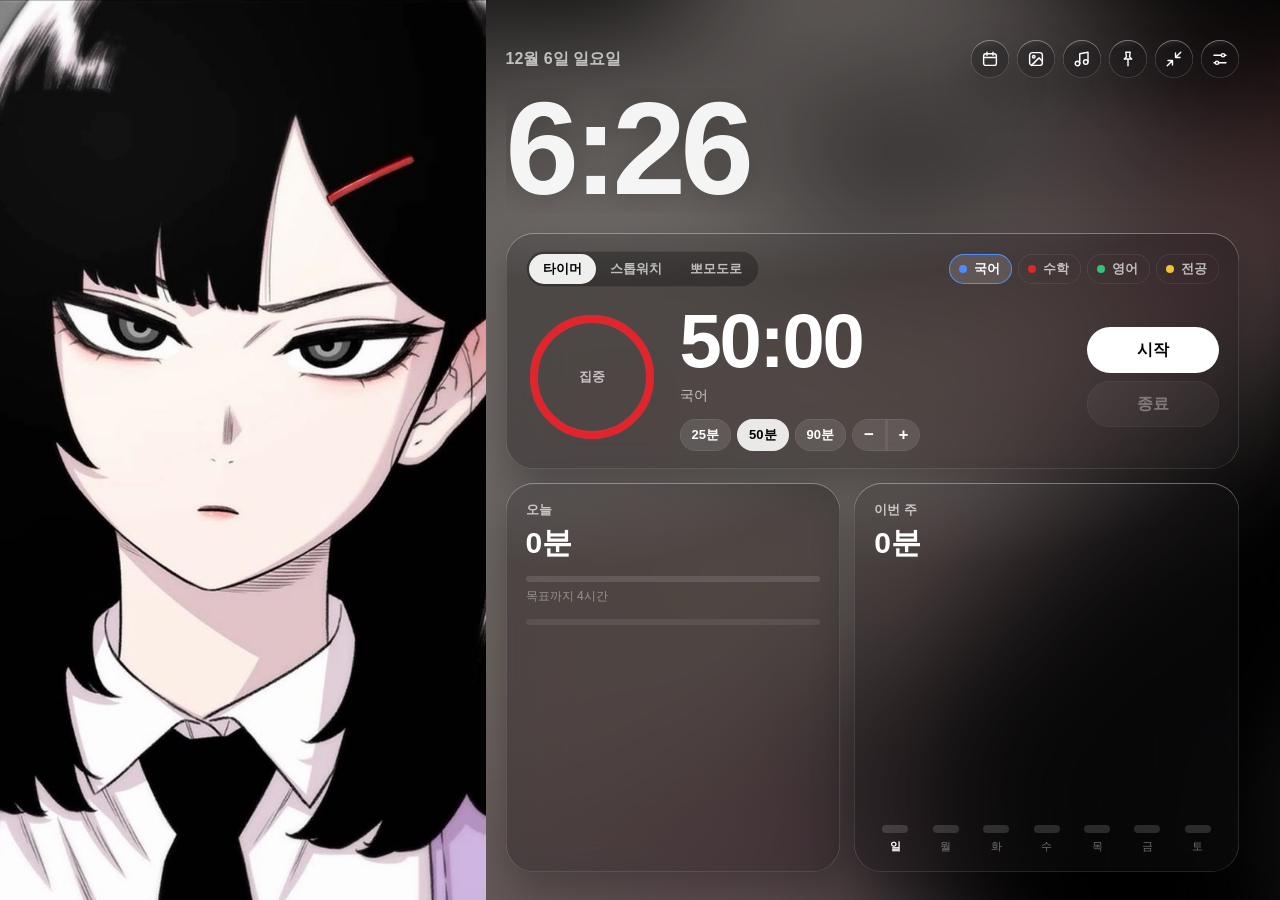
==== commit 0cf440e8: "v2.13: 그래프 미리 보기 색을 실제 카드 색으로 계산 Co-Authored-By: Claude Opus 5.5 <noreply@anthropic.com> Claude-Sess" ====
--- a/app/Resources/index.html
+++ b/app/Resources/index.html
@@ -75,9 +75,19 @@
   .swatch-del { position: absolute; right: -5px; top: -5px; width: 16px; height: 16px; border-radius: 50%; background: rgba(0,0,0,.75); display: grid; place-items: center; opacity: 0; transition: opacity .15s; }
   .swatch-del svg { width: 7px; height: 7px; }
   .swatch-wrap:hover .swatch-del { opacity: 1; }
-  .bar-swatches { display: flex; gap: 7px; flex-wrap: wrap; justify-content: flex-end; }
-  .bar-swatches .swatch { width: 22px; height: 22px; }
-  .swatch.auto { background: conic-gradient(#6c8cff, #34c27a, #f1c232, #ff8a3d, #ef4444, #9b6bff, #6c8cff); color: #fff; font-size: 10px; font-weight: 800; display: grid; place-items: center; text-shadow: 0 1px 2px rgba(0,0,0,.5); }
+  .bar-pick { display: flex; align-items: center; gap: 8px; }
+  .mini-pill { height: 24px; padding: 0 10px; border-radius: 999px; font-size: 12px; font-weight: 600; color: var(--dim); background: rgba(255,255,255,.08); box-shadow: inset 0 0 0 1px rgba(255,255,255,.12); }
+  .mini-pill[aria-pressed="true"] { background: #fff; color: #111; box-shadow: none; }
+  .bar-dot { width: 20px; height: 20px; border-radius: 50%; background: var(--c); display: grid; place-items: center; color: transparent; padding: 0; transition: transform .1s; }
+  .bar-dot:hover { transform: scale(1.12); }
+  .bar-dot svg { width: 11px; height: 11px; }
+  .bar-dot[aria-pressed="true"] { color: #fff; box-shadow: 0 0 0 2px rgba(0,0,0,.35), 0 0 0 3.5px rgba(255,255,255,.85); }
+  .bar-preview-wrap { position: relative; margin-top: 8px; padding: 10px; border-radius: 16px; overflow: hidden; }
+  .bar-preview { position: relative; display: grid; grid-template-columns: repeat(7, 1fr); gap: 10px; height: 92px; padding: 12px 18px 8px; border-radius: 12px;
+    box-shadow: inset 0 1px 0 rgba(255,255,255,.28), inset 0 0 0 .5px rgba(255,255,255,.14); }
+  .bp-col { display: flex; flex-direction: column; align-items: center; justify-content: flex-end; gap: 5px; min-height: 0; }
+  .bp-col i { display: block; width: 100%; max-width: 18px; border-radius: 4px; transition: height .3s, background .2s; }
+  .bp-col span { font-size: 10px; line-height: 1; }
   .swatch.custom:disabled { opacity: .35; cursor: default; }
   .bg-pick.empty { background: conic-gradient(from 90deg, #ffd6e0, #fff1b8, #c8f2d8, #cfe8ff, #e5d9ff, #ffd6e0); }
 
@@ -788,6 +798,52 @@
 // 오른쪽 배경 기본 색 12개 (저장 데이터 정리(migrate)에서도 쓰니까 맨 위에)
 // 이번 주 막대 색으로 고를 수 있는 기본 색(정해진 색만)
 const BAR_COLORS = [["#6c8cff", "파랑"], ["#34c27a", "초록"], ["#f1c232", "노랑"], ["#ff8a3d", "주황"], ["#ef4444", "빨강"], ["#ff5fa2", "분홍"], ["#9b6bff", "보라"], ["#8e8e93", "회색"]];
+/* 실제 화면 색 계산: 배경(사진이면 평균 색, 투명도만큼 Mac 유리 배경 섞기) → 밝기 층 → 유리 카드(채도 170% + 카드 색) */
+let photoAvg = null, photoAvgSrc = "";
+function photoAverage() {
+  const img = $(".bg-blur img") || $(".art img");
+  if (!img || !img.complete || !img.naturalWidth) return [58, 52, 60];
+  if (photoAvgSrc === img.src && photoAvg) return photoAvg;
+  try {
+    const c = document.createElement("canvas"); c.width = c.height = 8;
+    const g = c.getContext("2d"); g.drawImage(img, 0, 0, 8, 8);
+    const d = g.getImageData(4, 4, 4, 4).data; let r = 0, gg = 0, b = 0;   // 카드가 놓이는 오른쪽 아래 부분
+    for (let k = 0; k < d.length; k += 4) { r += d[k]; gg += d[k + 1]; b += d[k + 2]; }
+    photoAvg = [r, gg, b].map((v) => v / 16); photoAvgSrc = img.src;
+  } catch (e) { photoAvg = [58, 52, 60]; photoAvgSrc = img.src; }
+  return photoAvg;
+}
+function cardColors(dark) {
+  const st = state.settings, alpha = 1 - (st.bgClear || 0), dimA = (st.dim || 0) * alpha;
+  const satM = (c, k) => { const [R, G, B] = c; return [
+    (0.213 + 0.787 * k) * R + (0.715 - 0.715 * k) * G + (0.072 - 0.072 * k) * B,
+    (0.213 - 0.213 * k) * R + (0.715 + 0.285 * k) * G + (0.072 - 0.072 * k) * B,
+    (0.213 - 0.213 * k) * R + (0.715 - 0.715 * k) * G + (0.072 + 0.928 * k) * B].map((v) => Math.max(0, Math.min(255, v))); };
+  // 사진이면 흐린 배경과 같은 처리(채도 1.4, 밝기 0.5)
+  const base = st.bgColor ? hexRgb(st.bgColor) : satM(photoAverage(), 1.4).map((v) => v * 0.5);
+  const hud = [30, 30, 32];                                  // 뒤에 깔린 Mac 유리(어두운 색)
+  const under = base.map((v, k) => v * alpha + hud[k] * (1 - alpha)).map((v) => v * (1 - dimA));
+  const sv = satM(under, 1.7);
+  const [gc, ga] = dark ? [[255, 255, 255], 0.42] : [[20, 20, 24], 0.36];
+  const card = sv.map((v, k) => Math.round(gc[k] * ga + v * (1 - ga)));
+  return { around: `rgb(${under.map(Math.round).join(",")})`, card: `rgb(${card.join(",")})` };
+}
+function currentBarColor() { const bc = state.settings.barColor; return bc && bc !== "auto" ? bc : barColor(inkIsDark()); }
+/* 설정 안에서 보는 이번 주 그래프 미리 보기(실제 기록 · 실제 배경 색으로) */
+function barPreviewHTML() {
+  const totals = totalsByDay(), d0 = new Date(); d0.setHours(0, 0, 0, 0); d0.setDate(d0.getDate() - d0.getDay());
+  let vals = Array.from({ length: 7 }, (_, i) => { const d = new Date(d0); d.setDate(d0.getDate() + i); return totals[dayKey(d)] || 0; });
+  const real = vals.some(Boolean);
+  if (!real) vals = [0.55, 0.8, 0.45, 0.95, 0.65, 0.3, 0.7];      // 기록이 없으면 예시 모양
+  // 실제 그래프와 같은 비율(목표 시간 기준)
+  const max = real ? Math.max(state.settings.goalMin * 60, ...vals) : 1, bg = state.settings.bgColor, dark = inkIsDark(), col = currentBarColor();
+  // 실제 카드 색을 직접 계산해서 칠해요(브라우저 흐림 효과에 기대지 않아서 Mac에서도 똑같이 보여요)
+  const { around, card } = cardColors(dark);
+  return `<div class="bar-preview-wrap" style="background:${around}">
+  <div class="bar-preview" style="background:radial-gradient(140% 70% at 20% -20%, rgba(255,255,255,.16), rgba(255,255,255,0) 60%), ${card};color:${dark ? "rgba(0,0,0,.5)" : "rgba(255,255,255,.55)"}">
+    ${vals.map((v, i) => `<div class="bp-col"><i style="height:calc((100% - 15px) * ${Math.max(0.05, v / max)});background:${v ? col : (dark ? "rgba(0,0,0,.12)" : "rgba(255,255,255,.14)")}"></i><span>${DAYS[i]}</span></div>`).join("")}
+  </div></div>`;
+}
 // 색 고르기의 기본 색 8개 + 파스텔 12개
 const BASICS = ["#000000", "#ffffff", "#8e8e93", "#e0262c", "#ff8a3d", "#f1c232", "#34c27a", "#4f8cff"];
 const PASTELS = ["#ffd6e0", "#ffc9c9", "#ffdcc2", "#fff1b8", "#e6f7c1", "#c8f2d8", "#c5f0ee", "#cfe8ff", "#d6dcff", "#e5d9ff", "#f5d6f0", "#f0e6d6"];
@@ -1900,9 +1956,12 @@
             </select></div>
         </div>
         <div class="group" style="margin-top:18px"><h3>그래프</h3>
-          <div class="set-row"><span>이번 주 막대 색</span><div class="bar-swatches">
-            ${[["auto", "자동(배경에 맞춤)"], ...BAR_COLORS].map(([v, l]) => `<button class="swatch ${v === "auto" ? "auto" : ""}" data-barc="${v}" ${v === "auto" ? "" : `style="background:${v}"`} aria-pressed="${(state.settings.barColor || "auto") === v}" title="${l}" aria-label="${l}">${v === "auto" ? "A" : ""}</button>`).join("")}
-          </div></div>
+          <div class="set-row bar-set"><span>이번 주 막대 색</span>
+            <div class="bar-pick">
+              <button class="mini-pill" data-barc="auto" aria-pressed="${(state.settings.barColor || "auto") === "auto"}" title="배경 색에 맞춰 자동">자동</button>
+              ${BAR_COLORS.map(([v, l]) => `<button class="bar-dot" data-barc="${v}" style="--c:${v}" aria-pressed="${state.settings.barColor === v}" title="${l}" aria-label="${l}">${CHECK_ICON}</button>`).join("")}
+            </div></div>
+          ${barPreviewHTML()}
         </div>
         <div class="group" style="margin-top:18px"><h3>기록</h3>
           <div class="set-row"><span>모든 기록을 엑셀 파일(CSV)로</span><button class="soft" data-export>내보내기</button></div>
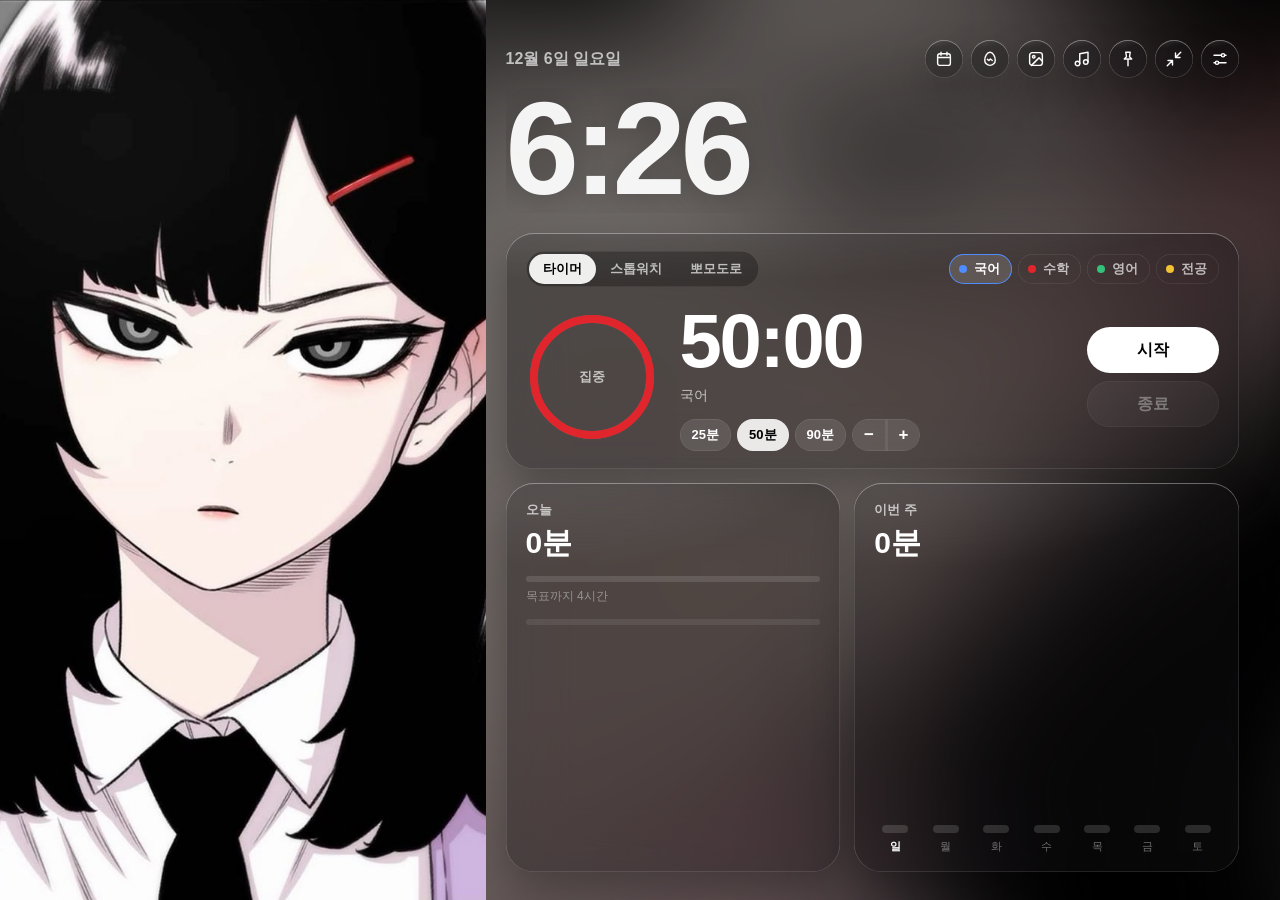
==== commit dc0c7696: "v3.10: 다마고치+ (공룡 24종, 둥지·부화, 펫 창, 코인·상점, 배고픔, 도감, 농장) Co-Authored-By: Claude Opus 5.5 <noreply@anthr" ====
--- a/app/Resources/index.html
+++ b/app/Resources/index.html
@@ -651,6 +651,7 @@
     *, *::before, *::after { animation: none !important; transition: none !important; }
   }
 </style>
+<link rel="stylesheet" href="tama/tama.css">
 </head>
 <body>
 <div class="app boot booting" id="app" data-layout="tall">
@@ -673,6 +674,10 @@
       <nav class="tools">
         <button class="tool glass" id="openCalendar" title="달력" aria-label="달력">
           <svg viewBox="0 0 24 24" fill="none" stroke="currentColor" stroke-width="1.9" stroke-linecap="round" stroke-linejoin="round"><rect x="3.5" y="5" width="17" height="15.5" rx="3"/><path d="M3.5 10h17M8 3v4M16 3v4"/></svg>
+        </button>
+        <button class="tool glass tama-tool" id="openTama" title="다마고치+" aria-label="다마고치+">
+          <svg viewBox="0 0 24 24" fill="none" stroke="currentColor" stroke-width="1.9" stroke-linecap="round" stroke-linejoin="round"><path d="M12 3c3.9 0 7 6 7 10.5A7 7 0 0 1 5 13.5C5 9 8.1 3 12 3z"/><path d="M8.5 12.5l2 1.5 2-2 2.5 2"/></svg>
+          <i class="tama-dot" id="tamaDot" hidden></i>
         </button>
         <button class="tool glass" id="openWalls" title="배경" aria-label="배경">
           <svg viewBox="0 0 24 24" fill="none" stroke="currentColor" stroke-width="1.9" stroke-linecap="round" stroke-linejoin="round"><rect x="3.5" y="3.5" width="17" height="17" rx="3.5"/><circle cx="9" cy="9" r="1.7"/><path d="M20.5 15l-4.5-4.5L6 20.5"/></svg>
@@ -738,7 +743,9 @@
         <div class="bars" id="bars"></div>
       </div>
     </section>
+    <section class="card glass nest" id="nest" hidden aria-label="공룡 둥지"></section>
   </main>
+  <div class="pet-float" id="petFloat" hidden></div>
 
   <section class="mini" id="mini" aria-label="간소화 타이머">
     <div class="mini-art"><img id="miniImg" alt=""></div>
@@ -786,6 +793,9 @@
   </div>
 </div>
 
+<script src="tama/engine.js"></script>
+<script src="tama/art.js"></script>
+<script src="tama/ui.js"></script>
 <script>
 /* ════════════════ 기본 ════════════════ */
 const NATIVE = !!window.__NATIVE__;
@@ -941,6 +951,7 @@
   s.settings.bgClear = Math.min(0.9, Math.max(0, Number(s.settings.bgClear) || 0));
   if (!['auto', 'light', 'dark'].includes(s.settings.ink)) s.settings.ink = 'auto';
   if (s.settings.barColor !== 'auto' && !BAR_COLORS.some(([c]) => c === s.settings.barColor)) s.settings.barColor = 'auto';
+  s.tama = window.TamaEngine ? TamaEngine.migrate(raw.tama) : (raw.tama || null);      // 다마고치+ (없으면 새로)
   return s;
 }
 
@@ -1023,6 +1034,7 @@
 
 function start() {
   hideAlert();
+  waitingBack = false;                         // 다시 시작했으니 Dock 빨간 표시 끄기
   if (!run) run = { phase: "focus", target: plannedSec(), before: 0, startedAt: null, sessionStart: Date.now(), subject: state.settings.subject };
   run.startedAt = Date.now();
   scheduleAlarm();
@@ -1152,8 +1164,16 @@
   return specForPick(s.alarmPick);
 }
 
+/* 끝난 뒤 다시 시작하거나 앱으로 돌아오기 전까지 Dock 아이콘에 빨간 표시(!) */
+let waitingBack = false;
+function clearWaiting() { if (waitingBack) { waitingBack = false; renderLive(); } }
+window.__appActivated = clearWaiting;            // 앱을 앞으로 가져오면(Dock 클릭 · 창 클릭 등)
+document.addEventListener("mousedown", clearWaiting, true);
+document.addEventListener("keydown", clearWaiting, true);
+
 function notify(kind, title, body, actions) {
   const s = state.settings;
+  waitingBack = true;
   const sound = chooseAlarm();
   const w = currentWall();
   $("#ring").classList.remove("flash"); void $("#ring").offsetWidth; $("#ring").classList.add("flash");
@@ -1374,7 +1394,7 @@
   if (run) {
     const sec = run.target != null ? Math.max(0, run.target - e) : e;
     badge = run.startedAt ? String(Math.max(1, Math.ceil(sec / 60))) : "II";
-  }
+  } else if (waitingBack) badge = "!";
   if (badge !== lastBadge) { lastBadge = badge; post("badge", { text: badge }); }
   const sec = Math.floor(Date.now() / 1000);
   if (sec !== lastStatsSec) { lastStatsSec = sec; renderStats(); }
@@ -1932,6 +1952,7 @@
 };
 const stepper = (key, label) => {
   const c = STEPS[key], v = state.settings[key];
+  // 다마고치 모드: 4시간에서도 −는 눌러지게 두고, 누르면 이유를 알려줘요(tamaGoalGuard)
   return `<div class="set-row"><span>${label}</span><span class="stepper">
     <button class="soft" data-k="${key}" data-d="-1" aria-label="${label} 줄이기" ${v <= c.min ? "disabled" : ""}>−</button>
     <b class="num">${c.fmt(v)}</b>
@@ -2207,7 +2228,9 @@
   }
   if (t.dataset.k) {
     const c = STEPS[t.dataset.k];
-    state.settings[t.dataset.k] = Math.min(c.max, Math.max(c.min, state.settings[t.dataset.k] + c.step * Number(t.dataset.d)));
+    const next = Math.min(c.max, Math.max(c.min, state.settings[t.dataset.k] + c.step * Number(t.dataset.d)));
+    if (t.dataset.k === "goalMin" && typeof tamaGoalGuard === "function" && !tamaGoalGuard(next)) return;
+    state.settings[t.dataset.k] = next;
   } else if (t.dataset.toggle) {
     state.settings[t.dataset.toggle] = !state.settings[t.dataset.toggle];
   } else if (t.dataset.drop) {
@@ -2408,5 +2431,6 @@
   } else whenImageReady();
 })();
 </script>
+<script src="tama/host.js"></script>
 </body>
 </html>
--- a/app/Resources/tama/tama.css
+++ b/app/Resources/tama/tama.css
@@ -0,0 +1,141 @@
+/* 다마고치+ 공통 스타일(메인 창 + 펫 창) */
+
+/* 툴바 버튼의 빨간 점 */
+.tama-tool { position: relative; }
+.tama-dot { position: absolute; top: 5px; right: 5px; width: 9px; height: 9px; border-radius: 50%; background: #ff4d57; box-shadow: 0 0 0 2px rgba(0,0,0,.35); }
+.tama-dot[hidden] { display: none; }
+
+/* ── 둥지(오른쪽 아래) ── */
+.nest[hidden] { display: none !important; }
+.app.nesting .stats { display: none; }
+.nest { flex: 1; min-height: 0; display: flex; flex-direction: column; padding: 16px 20px 14px; overflow: hidden; }
+.nest-head { display: flex; align-items: baseline; gap: 10px; flex-wrap: wrap; }
+.nest-head h3 { margin: 0; font-size: 15px; font-weight: 700; color: var(--text); }
+.nest-stage { position: relative; flex: 1; min-height: 110px; margin-top: 6px; display: flex; align-items: flex-end; justify-content: center; }
+.nest-art { position: absolute; left: 50%; bottom: 0; width: min(420px, 92%); transform: translateX(-50%); z-index: 1; pointer-events: none; }
+.nest-art svg, .nest-art img { width: 100%; height: auto; display: block; }
+.nest-eggs { position: absolute; left: 50%; bottom: calc(min(420px, 92%) * 0.16); transform: translateX(-50%); display: flex; gap: 10px; z-index: 2; align-items: flex-end; }
+.nest-egg { position: relative; width: clamp(46px, 7vw, 74px); transition: transform .2s, filter .2s, opacity .3s; animation: eggIn .55s cubic-bezier(.2,1.5,.4,1) both; animation-delay: calc(var(--i) * .12s); transform-origin: 50% 90%; }
+.nest-egg svg { width: 100%; height: auto; display: block; }
+.nest-egg:hover { transform: translateY(-6px) rotate(-3deg); }
+.nest-egg.picked { transform: translateY(-12px) scale(1.12); animation: wiggle 1.2s ease-in-out infinite; }
+.nest-egg.picked::before { content: ""; position: absolute; inset: -18% -30%; border-radius: 50%; background: radial-gradient(closest-side, rgba(255,226,140,.75), rgba(255,226,140,0)); z-index: -1; }
+.nest.still .nest-egg { animation: none; }
+.nest.still .nest-egg.picked { animation: wiggle 1.2s ease-in-out infinite; }
+.nest-egg.taking { animation: takeEgg .8s ease-in forwards; }
+.nest.leaving .nest-egg:not(.taking) { animation: dropEgg .6s ease forwards; }
+@keyframes eggIn { from { transform: translateY(40px) scale(.6); opacity: 0; } }
+@keyframes wiggle { 0%, 100% { rotate: 0deg; } 25% { rotate: -6deg; } 75% { rotate: 6deg; } }
+@keyframes takeEgg { 30% { transform: translateY(-30px) scale(1.15); } 100% { transform: translate(120px, -160px) scale(.4); opacity: 0; } }
+@keyframes dropEgg { to { transform: translateY(30px) scale(.8); opacity: 0; } }
+.nest-leaves { position: absolute; bottom: 8px; width: 90px; height: 60px; z-index: 3; pointer-events: none;
+  background: radial-gradient(18px 26px at 30% 60%, #79c46a 60%, transparent 62%), radial-gradient(18px 26px at 55% 50%, #8fd479 60%, transparent 62%), radial-gradient(16px 22px at 78% 64%, #6bb85c 60%, transparent 62%); transform-origin: 50% 100%; }
+.nest-leaves.l1 { left: calc(50% - min(210px, 46%) - 20px); }
+.nest-leaves.l2 { right: calc(50% - min(210px, 46%) - 20px); transform: scaleX(-1); }
+.nest.sneak .nest-leaves { animation: rustle .25s ease-in-out 4; }
+.nest.sneak .nest-art { animation: rustle .3s ease-in-out 3 .2s; }
+@keyframes rustle { 50% { transform: rotate(4deg) translateY(-2px); } }
+.nest-leaves.l2 { animation-direction: reverse; }
+.nest-zz { position: absolute; right: 14%; top: 4px; color: var(--dim); font-weight: 800; font-size: 14px; letter-spacing: 2px; animation: zz 2.4s ease-in-out infinite; z-index: 3; }
+.nest-zz span { font-size: .8em; }
+.nest-stage.has-eggs .nest-zz { opacity: .5; }
+@keyframes zz { 50% { transform: translateY(-5px); opacity: .55; } }
+.nest.sneak::after { content: "살금살금…"; position: absolute; left: 50%; top: 46%; transform: translateX(-50%); font-weight: 800; color: #fff; text-shadow: 0 2px 8px rgba(0,0,0,.5); animation: zz .5s ease-in-out infinite; z-index: 4; }
+.nest { position: relative; }
+/* 그림 둥지: 뒤판 위에 알, 그 위에 앞쪽 테두리만 한 번 더 그려서 알이 둥지 안에 들어앉아 보여요 */
+.nest-stage.img .nest-leaves { display: none; }
+.nest-stage.img .nest-art { width: min(440px, 94%); }
+.nest-stage.img .nest-art.front { z-index: 3; clip-path: inset(68% 0 0 0); }
+.nest-stage.img .nest-eggs { bottom: calc(min(440px, 94%) * 0.12); gap: 6px; }
+.nest.sneak .nest-stage.img .nest-art.front { animation: rustle .3s ease-in-out 3 .2s; }
+.nest-foot { display: flex; align-items: center; justify-content: space-between; gap: 10px; margin-top: 10px; flex-wrap: wrap; }
+.nest-btns { display: flex; gap: 8px; }
+@media (max-height: 720px) { .nest { padding: 12px 16px 10px; } .nest-stage { min-height: 90px; } }
+
+/* ── 다마고치+ 시트 ── */
+.tama-intro { display: flex; flex-direction: column; align-items: center; text-align: center; gap: 10px; padding: 6px 0 4px; }
+.tama-intro h3 { margin: 4px 0 0; font-size: 20px; font-family: var(--round); }
+.tama-intro .hint { max-width: 460px; line-height: 1.55; }
+.tama-hero { display: flex; gap: 10px; align-items: flex-end; height: 110px; }
+.tama-hero > svg { width: 84px; }
+.tama-hero-egg { width: 78px; animation: eggIn .6s cubic-bezier(.2,1.5,.4,1) both; animation-delay: calc(var(--i) * .12s); }
+.tama-hero-egg:nth-child(2) { width: 92px; }
+.tama-steps { list-style: none; counter-reset: s; margin: 6px 0; padding: 0; display: grid; grid-template-columns: repeat(auto-fit, minmax(150px, 1fr)); gap: 8px; width: 100%; max-width: 820px; text-align: left; }
+.tama-steps li { counter-increment: s; background: rgba(255,255,255,.06); border-radius: 14px; padding: 10px 12px 10px 38px; position: relative; display: flex; flex-direction: column; gap: 2px; }
+.tama-steps li::before { content: counter(s); position: absolute; left: 10px; top: 10px; width: 20px; height: 20px; border-radius: 50%; background: rgba(255,255,255,.16); display: grid; place-items: center; font-size: 11px; font-weight: 800; }
+.tama-steps b { font-size: 13px; }
+.tama-steps span { font-size: 11.5px; color: var(--dim); }
+.tama-action { display: flex; flex-direction: column; align-items: center; gap: 8px; min-height: 64px; margin-top: 6px; }
+.tama-action .btn.primary { min-width: 200px; }
+.tama-dl { width: min(380px, 80vw); display: flex; flex-direction: column; gap: 8px; align-items: center; }
+.tama-dl-bar { width: 100%; height: 10px; border-radius: 5px; background: rgba(255,255,255,.12); overflow: hidden; }
+.tama-dl-bar i { display: block; height: 100%; background: linear-gradient(90deg, #7db2ff, #4d7cf5); border-radius: 5px; transition: width .25s; }
+.tama-err { color: #ffb0a8; font-size: 13px; line-height: 1.5; }
+.tama-ask { background: rgba(255,255,255,.07); border-radius: 16px; padding: 14px 18px; display: flex; flex-direction: column; gap: 6px; align-items: center; max-width: 420px; box-shadow: inset 0 0 0 1px rgba(255,255,255,.12); }
+.tama-ask p { margin: 0; font-weight: 600; line-height: 1.5; }
+.tama-ask small { color: var(--dim); }
+.tama-ask-btns { display: inline-flex; gap: 8px; margin-top: 6px; }
+.tama-home { display: flex; flex-direction: column; gap: 14px; }
+.tama-card { display: flex; align-items: center; gap: 14px; background: rgba(255,255,255,.06); border-radius: 18px; padding: 12px 16px; }
+.tama-card > div:nth-child(2) { flex: 1; min-width: 0; display: flex; flex-direction: column; gap: 3px; }
+.tama-card b { font-size: 16px; }
+.tama-mini-art { width: 74px; height: 74px; display: grid; place-items: center; background: radial-gradient(circle at 50% 40%, rgba(255,255,255,.18), transparent 70%); border-radius: 16px; }
+.tama-mini-art svg, .tama-mini-art img { width: 100%; height: 100%; object-fit: contain; }
+.tama-empty { flex-direction: column; text-align: center; }
+.tama-empty svg { width: 220px; }
+.tama-empty p { margin: 0; color: var(--dim); }
+.tama-stats { display: grid; grid-template-columns: repeat(3, 1fr); gap: 10px; }
+.tama-stats > div { background: rgba(255,255,255,.06); border-radius: 16px; padding: 12px 14px; display: flex; flex-direction: column; gap: 2px; }
+.tama-stats b { font-size: 22px; font-family: var(--round); }
+
+/* ── 도감 ── */
+.dex-top { display: flex; align-items: center; gap: 12px; margin-bottom: 12px; }
+.dex-top b { font-size: 16px; }
+.dex-bar { flex: 1; height: 8px; border-radius: 4px; background: rgba(255,255,255,.1); overflow: hidden; }
+.dex-bar i { display: block; height: 100%; background: linear-gradient(90deg, #ffd36e, #ff9ec7); }
+.dex-grid { display: grid; grid-template-columns: repeat(auto-fill, minmax(230px, 1fr)); gap: 10px; }
+.dex-card { background: rgba(255,255,255,.05); border-radius: 16px; padding: 10px 12px; box-shadow: inset 0 0 0 1px rgba(255,255,255,.06); }
+.dex-card.known { background: rgba(255,255,255,.08); }
+.dex-head { display: flex; align-items: center; gap: 6px; }
+.dex-head b { flex: 1; font-size: 13px; }
+.dex-no { font-size: 11px; color: var(--faint); }
+.dex-slots { display: grid; grid-template-columns: repeat(3, 1fr); gap: 6px; margin-top: 8px; }
+.dex-slot { display: flex; flex-direction: column; align-items: center; gap: 1px; padding: 6px 2px 5px; border-radius: 12px; background: rgba(0,0,0,.18); }
+.dex-slot.on { background: radial-gradient(circle at 50% 40%, rgba(255,255,255,.2), rgba(255,255,255,.05)); }
+.dex-slot svg, .dex-slot img { width: 100%; height: 52px; object-fit: contain; }
+.dex-lock { width: 100%; opacity: .55; }
+.dex-slot span { font-size: 10.5px; font-weight: 700; }
+.dex-slot small { font-size: 9.5px; color: var(--faint); }
+.dex-desc { margin: 7px 0 0; font-size: 11px; line-height: 1.45; color: var(--dim); }
+.pet-img.sil { filter: brightness(0) invert(1) opacity(.16); }
+.dex-lock:has(.pet-img) { opacity: 1; }
+.rare { font-style: normal; font-size: 10px; font-weight: 800; padding: 2px 7px; border-radius: 999px; }
+.rare.c { background: rgba(255,255,255,.14); color: #e9eef7; }
+.rare.r { background: rgba(106,166,255,.25); color: #b9d6ff; }
+.rare.s { background: linear-gradient(90deg, #ffd36e, #ff9ec7); color: #4a2b10; }
+
+/* ── 농장 · 추억 ── */
+.farm-field { position: relative; height: 130px; border-radius: 18px; overflow: hidden; margin-bottom: 10px;
+  background: linear-gradient(180deg, #a9dbff 0%, #d4efff 45%, #b7e28e 46%, #8ccc63 100%); display: flex; align-items: flex-end; justify-content: center; gap: 4px; padding: 0 10px 8px; }
+.farm-field.has-img { height: 150px; background-size: cover; background-position: center 70%; }
+.farm-pet { width: 70px; animation: graze 3s ease-in-out infinite; animation-delay: calc(var(--i) * -.7s); }
+.farm-pet svg, .farm-pet img { width: 100%; height: auto; }
+@keyframes graze { 50% { transform: translateY(-3px) rotate(-2deg); } }
+.farm-list { display: flex; flex-direction: column; gap: 8px; }
+.farm-row { display: flex; align-items: center; gap: 12px; background: rgba(255,255,255,.06); border-radius: 14px; padding: 8px 12px; }
+.farm-row > div:nth-child(2) { flex: 1; min-width: 0; }
+.farm-row.grave .farm-thumb { filter: grayscale(.8) opacity(.75); }
+.farm-thumb { width: 48px; height: 48px; flex: none; }
+.farm-thumb svg, .farm-thumb img { width: 100%; height: 100%; object-fit: contain; }
+.farm-id { font-size: 10px; color: var(--faint); }
+.tama-empty-msg { text-align: center; color: var(--dim); padding: 20px 0; }
+.tama-empty-msg svg { width: 200px; }
+
+/* 브라우저에서만: 펫 창을 화면 안의 작은 창으로 */
+.pet-float { position: fixed; right: 18px; bottom: 18px; width: 340px; height: 560px; z-index: 35; border-radius: 18px; overflow: hidden; box-shadow: 0 20px 60px rgba(0,0,0,.5); }
+.pet-float[hidden] { display: none; }
+.pet-float iframe { width: 100%; height: 100%; border: 0; display: block; }
+
+/* 버튼 크기(메인 창의 .btn은 패딩이 없어서 여기서 맞춰요) */
+.nest .btn, .tama-intro .btn, .tama-home .btn, .tama-ask .btn { height: 36px; padding: 0 18px; font-size: 14px; border-radius: 18px; white-space: nowrap; }
+.tama-action .btn.primary { height: 42px; border-radius: 21px; font-size: 15px; }
